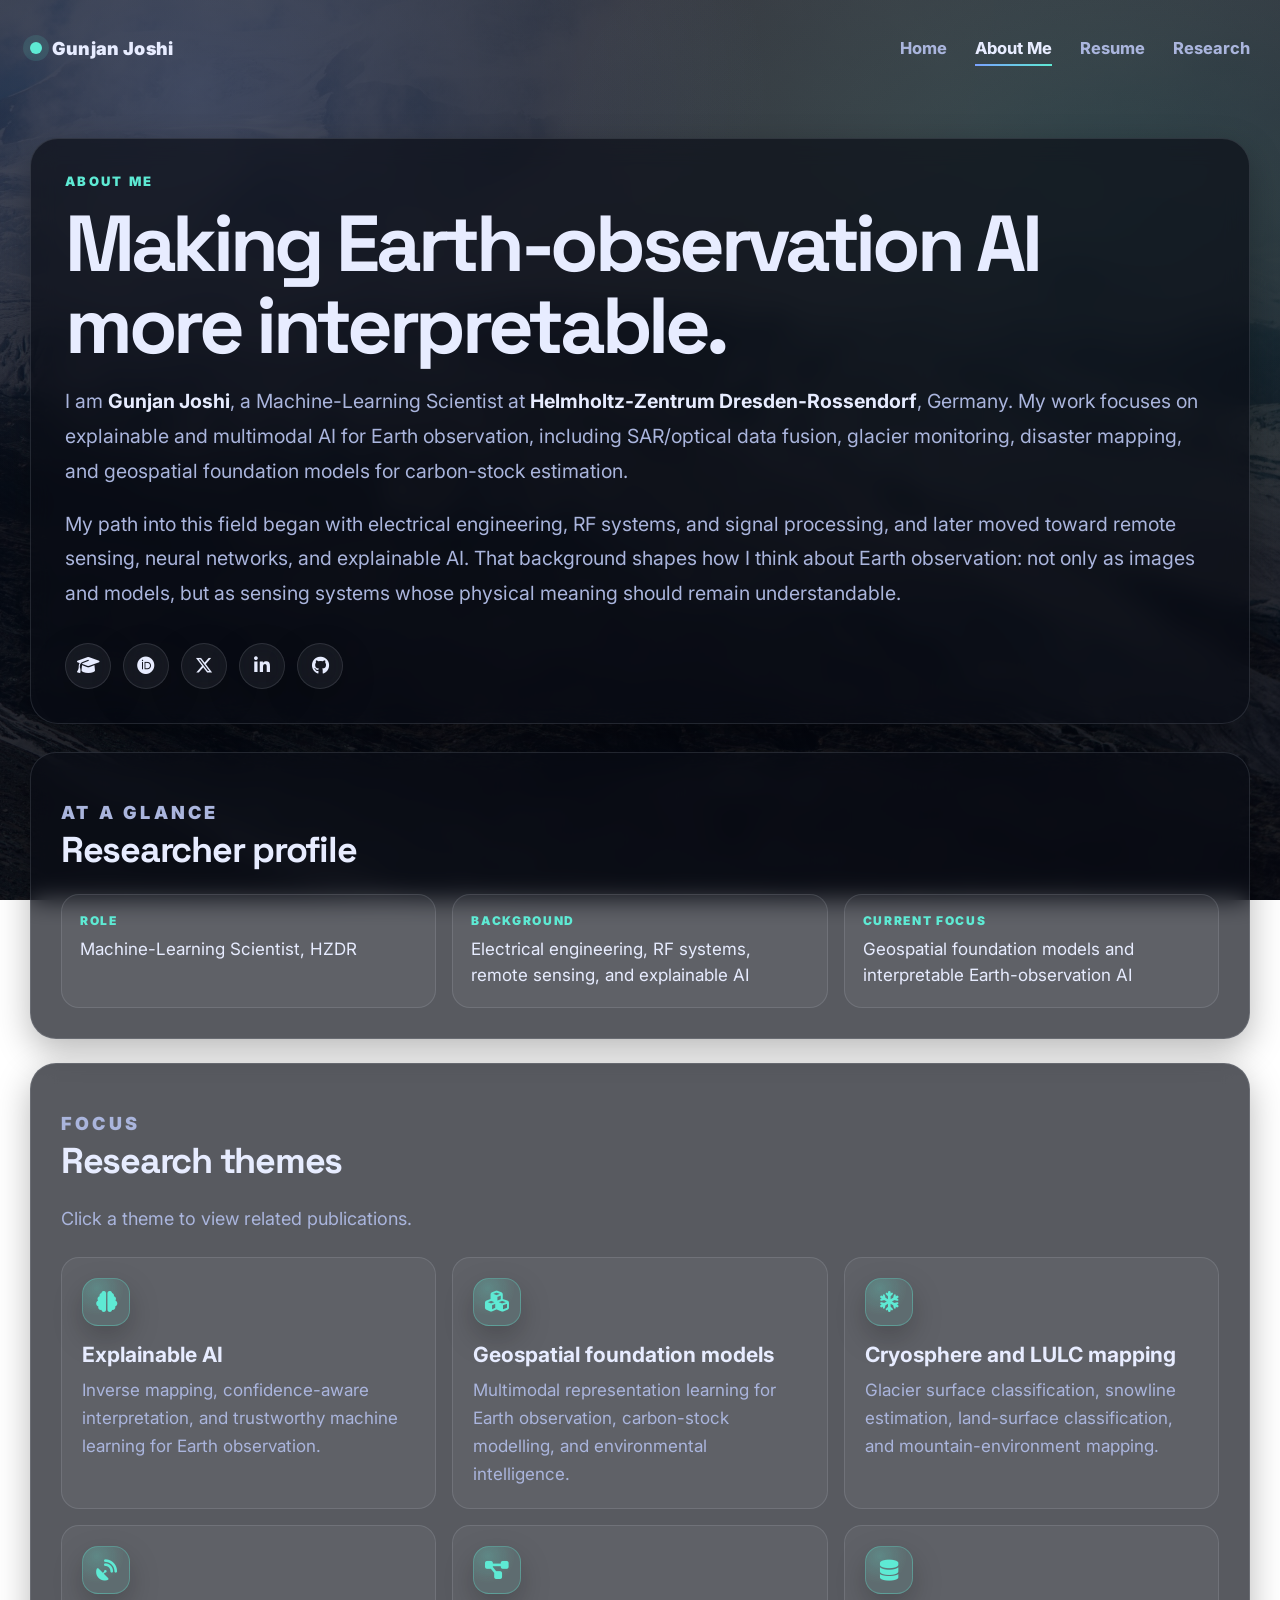
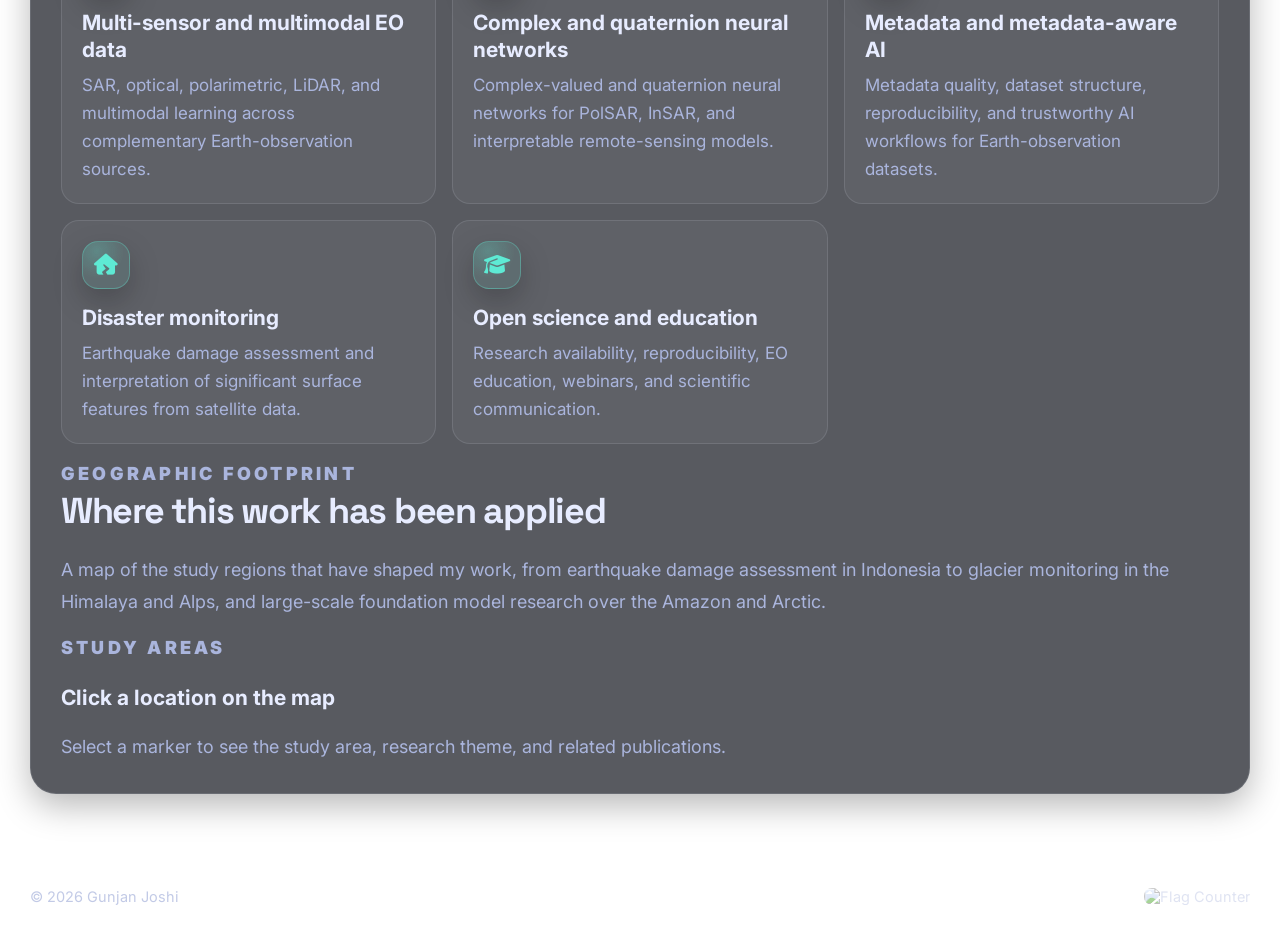
==== about.html @ 0a2e61b1 "Update about.html" ====
<!doctype html>
<html lang="en">
<head>
  <meta charset="utf-8"/>
  <meta name="viewport" content="width=device-width, initial-scale=1"/>
  <title>About Me · Gunjan Joshi</title>
  <meta name="description" content="About Gunjan Joshi — Machine-Learning Scientist working on explainable AI, remote sensing, SAR/optical fusion, and geospatial foundation models."/>

  <meta property="og:type" content="website">
  <meta property="og:url" content="https://joshigunjan.github.io/about.html">
  <meta property="og:title" content="About Me · Gunjan Joshi">
  <meta property="og:description" content="Machine-Learning Scientist working on explainable AI, remote sensing, SAR/optical fusion, and geospatial foundation models.">
  <meta property="og:image" content="https://joshigunjan.github.io/assets/img/og-card.png">

  <meta name="twitter:card" content="summary_large_image">
  <meta name="twitter:title" content="About Me · Gunjan Joshi">
  <meta name="twitter:description" content="Explainable AI for Earth observation.">
  <meta name="twitter:image" content="https://joshigunjan.github.io/assets/img/og-card.png">
  <meta name="twitter:site" content="@gunjanjoshi882">

  <link rel="preconnect" href="https://fonts.googleapis.com">
  <link rel="preconnect" href="https://fonts.gstatic.com" crossorigin>
  <link href="https://fonts.googleapis.com/css2?family=Inter:wght@400;500;600;700;800;900&family=Space+Grotesk:wght@600;700;800&display=swap" rel="stylesheet">

  <link
    rel="stylesheet"
    href="https://cdnjs.cloudflare.com/ajax/libs/font-awesome/6.5.2/css/all.min.css"
  />

  <link
    rel="stylesheet"
    href="https://unpkg.com/leaflet@1.9.4/dist/leaflet.css"
  />

  <link rel="stylesheet" href="assets/css/style.css">
</head>

<body>

  <header class="topbar">
    <a class="brand" href="index.html" aria-label="Gunjan Joshi home">
      <span class="brand-mark" aria-hidden="true"></span>
      <span>Gunjan Joshi</span>
    </a>

    <nav class="top-nav" aria-label="Primary">
      <a href="index.html">Home</a>
      <a class="active" href="about.html">About Me</a>
      <a href="resume.html">Resume</a>
      <a href="research.html">Research</a>
    </nav>
  </header>

  <main class="page">

    <section class="hero about-hero">
      <div>
        <p class="eyebrow">About Me</p>

        <h1>Making Earth-observation AI more interpretable.</h1>

        <p class="lead">
          I am <strong>Gunjan Joshi</strong>, a Machine-Learning Scientist at
          <strong>Helmholtz-Zentrum Dresden-Rossendorf</strong>, Germany. My work focuses on
          explainable and multimodal AI for Earth observation, including SAR/optical data fusion,
          glacier monitoring, disaster mapping, and geospatial foundation models for carbon-stock estimation.
        </p>

        <p class="lead">
          My path into this field began with electrical engineering, RF systems, and signal processing,
          and later moved toward remote sensing, neural networks, and explainable AI. That background shapes
          how I think about Earth observation: not only as images and models, but as sensing systems whose
          physical meaning should remain understandable.
        </p>

        <div class="icons" aria-label="External profiles">
          <a class="icon-link" href="https://scholar.google.com/citations?user=6i-Npr0AAAAJ&hl=en" target="_blank" rel="noopener" aria-label="Google Scholar" title="Google Scholar">
            <i class="fa-solid fa-graduation-cap" aria-hidden="true"></i>
            <span class="sr-only">Google Scholar</span>
          </a>

          <a class="icon-link" href="https://orcid.org/0000-0001-6092-1408" target="_blank" rel="noopener" aria-label="ORCID" title="ORCID">
            <i class="fa-brands fa-orcid" aria-hidden="true"></i>
            <span class="sr-only">ORCID</span>
          </a>

          <a class="icon-link" href="https://twitter.com/gunjanjoshi882" target="_blank" rel="noopener" aria-label="X / Twitter" title="X / Twitter">
            <i class="fa-brands fa-x-twitter" aria-hidden="true"></i>
            <span class="sr-only">X / Twitter</span>
          </a>

          <a class="icon-link" href="https://www.linkedin.com/in/gunjan-joshi-793603197/" target="_blank" rel="noopener" aria-label="LinkedIn" title="LinkedIn">
            <i class="fa-brands fa-linkedin-in" aria-hidden="true"></i>
            <span class="sr-only">LinkedIn</span>
          </a>

          <a class="icon-link" href="https://github.com/joshigunjan" target="_blank" rel="noopener" aria-label="GitHub" title="GitHub">
            <i class="fa-brands fa-github" aria-hidden="true"></i>
            <span class="sr-only">GitHub</span>
          </a>
        </div>
      </div>
    </section>

    <section class="section">
      <p class="eyebrow">At a glance</p>
      <h2>Researcher profile</h2>

      <div class="glance-grid">
        <div class="glance-card">
          <strong>Role</strong>
          <span>Machine-Learning Scientist, HZDR</span>
        </div>

        <div class="glance-card">
          <strong>Background</strong>
          <span>Electrical engineering, RF systems, remote sensing, and explainable AI</span>
        </div>

        <div class="glance-card">
          <strong>Current focus</strong>
          <span>Geospatial foundation models and interpretable Earth-observation AI</span>
        </div>
      </div>
    </section>

    <section class="section">
      <p class="eyebrow">Focus</p>
      <h2>Research themes</h2>

      <p class="section-intro">
        Click a theme to view related publications.
      </p>

      <div class="focus-grid">
        <a class="focus-card" href="research.html?theme=xai">
          <div class="theme-icon">
            <i class="fa-solid fa-brain" aria-hidden="true"></i>
          </div>
          <h3>Explainable AI</h3>
          <p>Inverse mapping, confidence-aware interpretation, and trustworthy machine learning for Earth observation.</p>
        </a>

        <a class="focus-card" href="research.html?theme=foundation">
          <div class="theme-icon">
            <i class="fa-solid fa-cubes" aria-hidden="true"></i>
          </div>
          <h3>Geospatial foundation models</h3>
          <p>Multimodal representation learning for Earth observation, carbon-stock modelling, and environmental intelligence.</p>
        </a>

        <a class="focus-card" href="research.html?theme=cryosphere">
          <div class="theme-icon">
            <i class="fa-solid fa-snowflake" aria-hidden="true"></i>
          </div>
          <h3>Cryosphere and LULC mapping</h3>
          <p>Glacier surface classification, snowline estimation, land-surface classification, and mountain-environment mapping.</p>
        </a>

        <a class="focus-card" href="research.html?theme=multimodal">
          <div class="theme-icon">
            <i class="fa-solid fa-satellite-dish" aria-hidden="true"></i>
          </div>
          <h3>Multi-sensor and multimodal EO data</h3>
          <p>SAR, optical, polarimetric, LiDAR, and multimodal learning across complementary Earth-observation sources.</p>
        </a>

        <a class="focus-card" href="research.html?theme=complex-nn">
          <div class="theme-icon">
            <i class="fa-solid fa-diagram-project" aria-hidden="true"></i>
          </div>
          <h3>Complex and quaternion neural networks</h3>
          <p>Complex-valued and quaternion neural networks for PolSAR, InSAR, and interpretable remote-sensing models.</p>
        </a>

        <a class="focus-card" href="research.html?theme=metadata">
          <div class="theme-icon">
            <i class="fa-solid fa-database" aria-hidden="true"></i>
          </div>
          <h3>Metadata and metadata-aware AI</h3>
          <p>Metadata quality, dataset structure, reproducibility, and trustworthy AI workflows for Earth-observation datasets.</p>
        </a>

        <a class="focus-card" href="research.html?theme=disaster">
          <div class="theme-icon">
            <i class="fa-solid fa-house-crack" aria-hidden="true"></i>
          </div>
          <h3>Disaster monitoring</h3>
          <p>Earthquake damage assessment and interpretation of significant surface features from satellite data.</p>
        </a>

        <a class="focus-card" href="research.html?theme=open-science">
          <div class="theme-icon">
            <i class="fa-solid fa-graduation-cap" aria-hidden="true"></i>
          </div>
          <h3>Open science and education</h3>
          <p>Research availability, reproducibility, EO education, webinars, and scientific communication.</p>
        </a>
      </div>

      <div class="theme-map-block" id="research-footprint">
        <div class="theme-map-head">
          <div>
            <p class="eyebrow">Geographic Footprint</p>
            <h2>Where this work has been applied</h2>
          </div>
        </div>

        <p class="footprint-lead">
          A map of the study regions that have shaped my work, from earthquake damage assessment
          in Indonesia to glacier monitoring in the Himalaya and Alps, and large-scale foundation
          model research over the Amazon and Arctic.
        </p>

        <div class="footprint-layout">
          <div class="map-wrap">
            <div id="researchMap" aria-label="Interactive map of research study areas"></div>
          </div>

          <aside class="footprint-panel" aria-label="Research footprint study areas">
            <p class="eyebrow">Study Areas</p>
            <h3 id="footprint-title">Click a location on the map</h3>
            <p id="footprint-description">
              Select a marker to see the study area, research theme, and related publications.
            </p>

            <div id="footprint-tags" class="footprint-tags"></div>
            <div id="footprint-links" class="footprint-links"></div>
            <div class="site-list" id="siteList" aria-label="Research site list"></div>
          </aside>
        </div>
      </div>
    </section>

  </main>

  <footer class="footer">
    <span>© 2026 Gunjan Joshi</span>

    <div class="visitor-counter" aria-label="Visitor counter">
      <a href="https://info.flagcounter.com/4ujz" target="_blank" rel="noopener">
        <img
          src="https://s05.flagcounter.com/count2/4ujz/bg_0B1020/txt_AAB5DD/border_0B1020/columns_4/maxflags_20/viewers_0/labels_0/pageviews_0/flags_0/percent_0/"
          alt="Flag Counter"
        >
      </a>
    </div>
  </footer>

  <script src="https://unpkg.com/leaflet@1.9.4/dist/leaflet.js"></script>

  <script>
    const researchSites = [
      {
        id: "palu",
        name: "Palu, Indonesia",
        coords: [-0.9003, 119.8779],
        theme: "Disaster monitoring",
        color: "#fb7185",
        description: "Earthquake damage assessment and significant-feature analysis using multi-sensor satellite data.",
        links: [
          {
            label: "JSTARS 2023 · Neural-network fusion and inverse mapping",
            url: "https://doi.org/10.1109/JSTARS.2023.3247788"
          },
          {
            label: "IGARSS 2022 · Multi-sensor fusion and significant factors",
            url: "https://doi.org/10.1109/IGARSS46834.2022.9884409"
          },
          {
            label: "APSAR 2021 · Earthquake damage assessment",
            url: "https://doi.org/10.1109/APSAR52370.2021.9688438"
          },
          {
            label: "IEICE Technical Report · Satellite data fusion for damage assessment",
            url: "https://www.ieice.org/publications/ken/summary.php?contribution_id=114485&society_cd=ISS&ken_id=IE&year=2021&presen_date=2021-08-27&schedule_id=7153&lang=en&expandable=3"
          }
        ]
      },
      {
        id: "imja",
        name: "Imja Glacier, Nepal",
        coords: [27.9006, 86.9295],
        theme: "Cryosphere / LULC",
        color: "#7dd3fc",
        description: "Glacier and land-surface classification work using inverse mapping and explainable neural-network analysis.",
        links: [
          {
            label: "JSTARS 2023 · Automated normalized indices for land-surface classification",
            url: "https://doi.org/10.1109/JSTARS.2023.3308049"
          },
          {
            label: "IGARSS 2023 · Normalized indices for glacier surface classification",
            url: "https://doi.org/10.1109/IGARSS52108.2023.10281784"
          }
        ]
      },
      {
        id: "aletsch",
        name: "Aletsch Glacier, Switzerland",
        coords: [46.4542, 8.0776],
        theme: "Cryosphere / multi-sensor EO",
        color: "#7dd3fc",
        description: "Alpine glacier monitoring using optical and SAR data fusion with explainable neural-network methods.",
        links: [
          {
            label: "EUSAR 2024 · Snow line altitude using optical and SAR data fusion",
            url: "https://ieeexplore.ieee.org/document/10659607"
          },
          {
            label: "JSTARS 2024 · Multisensor glacier surface classification",
            url: "https://doi.org/10.1109/JSTARS.2024.3454789"
          }
        ]
      },
      {
        id: "svalbard",
        name: "Svalbard",
        coords: [78.2232, 15.6267],
        theme: "Cryosphere mapping",
        color: "#38bdf8",
        description: "Large-scale glacier mapping and lake-terminating glacier inventory work.",
        links: [
          {
            label: "ESSD 2025 · Global mapping of lake-terminating glaciers",
            url: "https://doi.org/10.5194/essd-2025-315"
          },
          {
            label: "Dataset · Lake-terminating glaciers",
            url: "https://doi.org/10.5281/zenodo.15524734"
          }
        ]
      },
      {
        id: "jan-mayen",
        name: "Jan Mayen Island",
        coords: [71.0318, -8.2920],
        theme: "Cryosphere mapping",
        color: "#38bdf8",
        description: "Glacier mapping in high-latitude island environments as part of broader cryosphere inventory work.",
        links: [
          {
            label: "ESSD 2025 · Global mapping of lake-terminating glaciers",
            url: "https://doi.org/10.5194/essd-2025-315"
          },
          {
            label: "Dataset · Lake-terminating glaciers",
            url: "https://doi.org/10.5281/zenodo.15524734"
          }
        ]
      },
      {
        id: "central-himalaya",
        name: "Central Himalaya",
        coords: [30.3753, 79.4636],
        theme: "Cryosphere / mountain environments",
        color: "#67e8f9",
        description: "Mountain-environment and glacier monitoring work connected to explainable AI for Earth observation.",
        links: [
          {
            label: "JSTARS 2024 · Multisensor glacier surface classification",
            url: "https://doi.org/10.1109/JSTARS.2024.3454789"
          },
          {
            label: "IEEE HTC 2025 · Explainable AI for climate-change monitoring",
            url: "https://doi.org/10.1109/R10-HTC63995.2025.11394041"
          }
        ]
      },
      {
        id: "amazon",
        name: "Amazon Basin",
        coords: [-3.4653, -62.2159],
        theme: "Geospatial foundation models",
        color: "#86efac",
        description: "Large-scale multimodal foundation model research for above- and below-ground carbon-stock mapping.",
        links: [
          {
            label: "IGARSS 2025 · 3D-ABC foundation model",
            url: "https://doi.org/10.1109/IGARSS55030.2025.11242519"
          }
        ]
      },
      {
        id: "arctic",
        name: "Arctic / Permafrost regions",
        coords: [68.5, 95.0],
        theme: "Foundation models / carbon stocks",
        color: "#a7f3d0",
        description: "Multimodal geospatial foundation model research for permafrost soil carbon-stock estimation.",
        links: [
          {
            label: "ESA-NASA FM Workshop 2025 · 3D-ABC permafrost carbon",
            url: "https://www.3d-abc.ai/files/Hashemi_et_al_3D-ABC_Permafrost_Carbon_ESA_NASA_FM_Workshop.pdf"
          },
          {
            label: "IGARSS 2025 · 3D-ABC foundation model",
            url: "https://doi.org/10.1109/IGARSS55030.2025.11242519"
          }
        ]
      }
    ];

    function initResearchMap() {
      const mapElement = document.getElementById("researchMap");
      if (!mapElement || typeof L === "undefined") return;

      const map = L.map("researchMap", {
        scrollWheelZoom: false,
        worldCopyJump: true
      });

      L.tileLayer("https://{s}.basemaps.cartocdn.com/dark_all/{z}/{x}/{y}{r}.png", {
        attribution: '&copy; OpenStreetMap contributors &copy; CARTO',
        maxZoom: 18
      }).addTo(map);

      const title = document.getElementById("footprint-title");
      const description = document.getElementById("footprint-description");
      const tags = document.getElementById("footprint-tags");
      const links = document.getElementById("footprint-links");
      const siteList = document.getElementById("siteList");

      const bounds = [];

      function renderSite(site) {
        title.textContent = site.name;
        description.textContent = site.description;

        tags.innerHTML = `
          <span class="footprint-tag" style="border-color:${site.color}; color:${site.color};">
            ${site.theme}
          </span>
        `;

        links.innerHTML = site.links.map((link) => `
          <a href="${link.url}" target="_blank" rel="noopener">
            <i class="fa-solid fa-arrow-up-right-from-square" aria-hidden="true"></i>
            ${link.label}
          </a>
        `).join("");
      }

      researchSites.forEach((site) => {
        bounds.push(site.coords);

        const marker = L.circleMarker(site.coords, {
          radius: 9,
          color: site.color,
          weight: 2,
          fillColor: site.color,
          fillOpacity: 0.72
        }).addTo(map);

        marker.bindPopup(`
          <div class="map-popup">
            <strong>${site.name}</strong>
            <span>${site.theme}</span>
            <p>${site.description}</p>
          </div>
        `);

        marker.on("click", () => {
          renderSite(site);
          map.flyTo(site.coords, Math.max(map.getZoom(), 4), {
            duration: 0.7
          });
        });

        const button = document.createElement("button");
        button.type = "button";
        button.className = "site-button";
        button.innerHTML = `
          <span class="site-dot" style="background:${site.color};"></span>
          <span>${site.name}</span>
        `;

        button.addEventListener("click", () => {
          renderSite(site);
          map.flyTo(site.coords, 4, {
            duration: 0.7
          });
          marker.openPopup();
        });

        siteList.appendChild(button);
      });

      map.fitBounds(bounds, {
        padding: [34, 34]
      });

      renderSite(researchSites[0]);
    }

    document.addEventListener("DOMContentLoaded", initResearchMap);
  </script>

</body>
</html>
---- assets/css/style.css ----
:root{
  --bg:#0b1020;
  --text:#e7ecff;
  --muted:#aab5dd;
  --accent:#7aa2ff;
  --accent2:#5eead4;
  --panel:rgba(10,12,22,.68);
  --panel-home:rgba(10,12,22,.58);
  --panel-soft:rgba(255,255,255,.045);
  --border:rgba(231,236,255,.12);
  --shadow:0 24px 80px rgba(0,0,0,.48);
  --shadow-soft:0 12px 34px rgba(0,0,0,.28);
}

*{
  box-sizing:border-box;
}

html{
  scroll-behavior:smooth;
}

body{
  margin:0;
  min-height:100vh;
  font-family:"Inter", ui-sans-serif, system-ui, -apple-system, Segoe UI, Roboto, Helvetica, Arial;
  color:var(--text);
  background:
    radial-gradient(1000px 700px at 15% 10%, rgba(122,162,255,.18), transparent 58%),
    radial-gradient(950px 680px at 85% 22%, rgba(94,234,212,.13), transparent 58%),
    linear-gradient(rgba(5,7,15,.78), rgba(5,7,15,.88)),
    url("../img/aerial-shot-swiss-alps.jpg");
  background-size:cover;
  background-position:center;
  background-attachment:fixed;
  overflow-x:hidden;
  font-size:18px;
}

a{
  color:inherit;
  text-decoration:none;
}

/* ---------- Top navigation ---------- */

.topbar{
  width:min(1220px, calc(100% - 56px));
  margin:0 auto;
  padding:30px 0;
  display:flex;
  align-items:center;
  justify-content:space-between;
  gap:24px;
  position:relative;
  z-index:3;
}

.brand{
  display:flex;
  align-items:center;
  gap:10px;
  color:var(--text);
  font-weight:900;
  letter-spacing:.01em;
  font-size:18px;
}

.brand-mark{
  width:12px;
  height:12px;
  border-radius:999px;
  background:var(--accent2);
  box-shadow:0 0 0 7px rgba(94,234,212,.12);
}

.top-nav{
  display:flex;
  align-items:center;
  gap:28px;
  color:var(--muted);
  font-size:16.5px;
  font-weight:750;
}

.top-nav a{
  position:relative;
  padding:8px 0;
}

.top-nav a::after{
  content:"";
  position:absolute;
  left:0;
  right:0;
  bottom:0;
  height:2px;
  background:linear-gradient(90deg, var(--accent), var(--accent2));
  transform:scaleX(0);
  transform-origin:left;
  transition:transform .18s ease;
}

.top-nav a:hover,
.top-nav a.active{
  color:var(--text);
}

.top-nav a:hover::after,
.top-nav a.active::after{
  transform:scaleX(1);
}

/* ---------- Shared text ---------- */

.eyebrow{
  margin:0 0 14px 0;
  color:var(--accent2);
  font-size:13px;
  letter-spacing:.18em;
  text-transform:uppercase;
  font-weight:950;
}

h1{
  margin:0;
  color:var(--text);
  font-family:"Space Grotesk", ui-sans-serif, system-ui, sans-serif;
  letter-spacing:-.055em;
  font-weight:800;
}

.lead{
  margin:18px 0 0 0;
  max-width:900px;
  color:var(--muted);
  font-size:19.5px;
  line-height:1.78;
}

.lead strong,
.section p strong{
  color:var(--text);
}

/* ---------- Home page ---------- */

.page{
  min-height:100vh;
}

main.hero{
  flex:1;
  width:min(1220px, calc(100% - 56px));
  margin:0 auto;
  display:grid;
  grid-template-columns:minmax(0, 1.08fr) minmax(300px, .84fr);
  align-items:center;
  gap:72px;
  padding:44px 0 64px;
  position:relative;
  z-index:2;
}

.hero-copy{
  max-width:760px;
}

main.hero h1{
  max-width:850px;
  font-size:clamp(68px, 8.2vw, 118px);
  line-height:.96;
}

.role{
  margin:26px 0 0 0;
  color:var(--text);
  font-size:clamp(31px, 3.5vw, 46px);
  line-height:1.16;
  font-weight:850;
  letter-spacing:-.04em;
}

.role span{
  color:var(--accent2);
}

.intro{
  margin:20px 0 0 0;
  max-width:720px;
  color:var(--muted);
  font-size:20px;
  line-height:1.78;
}

.hero-links,
.icons{
  display:flex;
  align-items:center;
  flex-wrap:wrap;
  gap:12px;
  margin-top:32px;
}

.icon-link{
  width:46px;
  height:46px;
  border-radius:999px;
  display:inline-flex;
  align-items:center;
  justify-content:center;
  border:1px solid var(--border);
  background:rgba(255,255,255,.055);
  color:var(--text);
  font-size:18px;
  box-shadow:0 12px 34px rgba(0,0,0,.24);
  backdrop-filter:blur(10px);
  transition:transform .18s ease, color .18s ease, background .18s ease, border-color .18s ease;
}

.icon-link:hover{
  transform:translateY(-3px);
  color:var(--accent2);
  border-color:rgba(94,234,212,.45);
  background:rgba(94,234,212,.10);
}

.photo-panel{
  justify-self:end;
  width:min(360px, 100%);
  padding:13px;
  border:1px solid var(--border);
  border-radius:30px;
  background:var(--panel-home);
  box-shadow:var(--shadow);
  backdrop-filter:blur(12px);
}

.photo-panel img{
  width:100%;
  display:block;
  border-radius:22px;
  border:1px solid var(--border);
  background:rgba(255,255,255,.04);
}

/* ---------- Content pages ---------- */

main.page{
  width:min(1220px, calc(100% - 56px));
  margin:0 auto;
  padding:42px 0 74px;
  position:relative;
  z-index:2;
  min-height:auto;
}

main.page > section.hero{
  margin-bottom:28px;
  padding:34px;
  border:1px solid var(--border);
  border-radius:28px;
  background:var(--panel);
  box-shadow:var(--shadow-soft);
  backdrop-filter:blur(12px);
  display:flex;
  justify-content:space-between;
  align-items:flex-end;
  gap:32px;
}

main.page > section.hero h1{
  font-size:clamp(52px, 6.2vw, 84px);
  line-height:1.03;
  max-width:880px;
}

.profile-mini{
  flex:0 0 260px;
  padding:12px;
  border:1px solid var(--border);
  border-radius:28px;
  background:var(--panel-home);
  box-shadow:var(--shadow);
  backdrop-filter:blur(12px);
}

.profile-mini img{
  width:100%;
  display:block;
  border-radius:20px;
  border:1px solid var(--border);
  background:rgba(255,255,255,.04);
}

.btn{
  display:inline-flex;
  align-items:center;
  justify-content:center;
  gap:8px;
  padding:12px 16px;
  border-radius:14px;
  border:1px solid rgba(94,234,212,.45);
  background:rgba(94,234,212,.10);
  color:var(--text);
  font-size:14px;
  font-weight:850;
  white-space:nowrap;
  transition:transform .18s ease, background .18s ease, border-color .18s ease;
}

.btn:hover{
  transform:translateY(-2px);
  background:rgba(94,234,212,.16);
  border-color:rgba(94,234,212,.62);
}

/* ---------- Sections ---------- */

.section{
  margin-top:24px;
  padding:30px;
  border:1px solid var(--border);
  border-radius:26px;
  background:var(--panel);
  box-shadow:var(--shadow-soft);
  backdrop-filter:blur(12px);
}

.section h2{
  margin:0 0 20px 0;
  color:var(--text);
  font-family:"Space Grotesk", ui-sans-serif, system-ui, sans-serif;
  font-size:36px;
  line-height:1.2;
  letter-spacing:-.035em;
  font-weight:800;
}

.section p{
  margin:14px 0 0 0;
  color:var(--muted);
  font-size:18px;
  line-height:1.78;
}

.section-intro{
  margin:10px 0 0 0;
  max-width:760px;
  color:var(--muted);
  font-size:18px;
  line-height:1.7;
}

/* ---------- About cards ---------- */

.glance-grid{
  display:grid;
  grid-template-columns:repeat(3, minmax(0,1fr));
  gap:16px;
  margin-top:22px;
}

.glance-card{
  padding:18px;
  border:1px solid var(--border);
  border-radius:18px;
  background:var(--panel-soft);
}

.glance-card strong{
  display:block;
  margin-bottom:8px;
  color:var(--accent2);
  font-size:12px;
  letter-spacing:.14em;
  text-transform:uppercase;
  font-weight:950;
}

.glance-card span{
  display:block;
  color:var(--text);
  font-size:17px;
  line-height:1.55;
}

.focus-grid{
  display:grid;
  grid-template-columns:repeat(auto-fit, minmax(300px, 1fr));
  gap:16px;
  margin-top:22px;
}

.focus-card{
  display:block;
  padding:20px;
  border:1px solid var(--border);
  border-radius:18px;
  background:var(--panel-soft);
  transition:transform .16s ease, border-color .16s ease, background .16s ease;
}

.focus-card:hover{
  transform:translateY(-2px);
  border-color:rgba(94,234,212,.38);
  background:rgba(94,234,212,.06);
}

.focus-card h3{
  margin:0;
  color:var(--text);
  font-size:21px;
  line-height:1.25;
}

.focus-card p{
  margin:8px 0 0 0;
  color:var(--muted);
  font-size:17px;
  line-height:1.65;
}

.focus-card .hint{
  display:none;
}

/* ---------- Resume timeline ---------- */

.timeline{
  position:relative;
  padding-left:22px;
}

.timeline::before{
  content:"";
  position:absolute;
  left:6px;
  top:8px;
  bottom:8px;
  width:2px;
  background:linear-gradient(180deg, rgba(122,162,255,.44), rgba(94,234,212,.54));
  border-radius:99px;
}

.item{
  position:relative;
  padding-left:24px;
  margin:0 0 30px 0;
}

.item:last-child{
  margin-bottom:0;
}

.dot{
  position:absolute;
  left:-23px;
  top:6px;
  width:14px;
  height:14px;
  border-radius:999px;
  background:var(--accent2);
  box-shadow:0 0 0 6px rgba(94,234,212,.11);
}

.item .role{
  margin:0;
  color:var(--accent2);
  font-size:15.5px;
  letter-spacing:.08em;
  text-transform:uppercase;
  font-weight:950;
  line-height:1.35;
}

.date{
  display:inline-block;
  margin-top:10px;
  padding:6px 10px;
  border-radius:999px;
  border:1px solid rgba(122,162,255,.30);
  background:rgba(122,162,255,.08);
  color:var(--text);
  font-size:14.5px;
  font-weight:800;
}

.desc{
  margin:12px 0 0 0;
  color:var(--muted);
  font-size:17px;
  line-height:1.7;
}

.desc strong,
.label{
  color:var(--text);
  font-weight:850;
}

.bullets{
  margin:12px 0 0 18px;
  color:var(--muted);
  padding:0;
}

.bullets li{
  margin:6px 0;
  line-height:1.65;
  font-size:17px;
}

/* ---------- Resume pills and tabs ---------- */

.tabbar{
  display:flex;
  flex-wrap:wrap;
  gap:10px;
  margin:-4px 0 18px 0;
}

.tab{
  cursor:pointer;
  user-select:none;
  padding:8px 12px;
  border-radius:999px;
  border:1px solid var(--border);
  background:rgba(255,255,255,.045);
  color:var(--muted);
  font-size:13px;
  font-weight:850;
}

.tab.active{
  color:var(--text);
  border-color:rgba(94,234,212,.45);
  background:rgba(94,234,212,.10);
}

.pillgrid{
  display:grid;
  grid-template-columns:repeat(2, minmax(0,1fr));
  gap:16px;
}

.pill{
  padding:18px;
  border:1px solid var(--border);
  border-radius:18px;
  background:var(--panel-soft);
  transition:transform .16s ease, border-color .16s ease, background .16s ease;
}

.pill:hover{
  transform:translateY(-2px);
  border-color:rgba(94,234,212,.38);
  background:rgba(94,234,212,.06);
}

.pill-title{
  margin:0;
  color:var(--text);
  font-size:18px;
  font-weight:900;
  line-height:1.4;
}

.pill-meta{
  margin:8px 0 0 0;
  color:var(--muted);
  font-size:16.5px;
  line-height:1.6;
}

/* ---------- Footer ---------- */

.footer{
  width:min(1220px, calc(100% - 56px));
  margin:0 auto;
  padding:20px 0 32px;
  color:rgba(170,181,221,.72);
  font-size:14.5px;
  display:flex;
  justify-content:space-between;
  align-items:center;
  gap:20px;
  position:relative;
  z-index:2;
}

.visitor-counter{
  max-width:220px;
  opacity:.52;
  transition:opacity .18s ease;
}

.visitor-counter:hover{
  opacity:.9;
}

.visitor-counter img{
  display:block;
  max-width:100%;
  height:auto;
  border:0;
  border-radius:8px;
}

/* ---------- Accessibility ---------- */

.sr-only{
  position:absolute;
  width:1px;
  height:1px;
  padding:0;
  margin:-1px;
  overflow:hidden;
  clip:rect(0,0,0,0);
  white-space:nowrap;
  border:0;
}

/* ---------- Responsive ---------- */

@media (max-width:900px){
  body{
    background-attachment:scroll;
  }

  .topbar{
    align-items:flex-start;
    flex-direction:column;
  }

  .top-nav{
    flex-wrap:wrap;
    gap:18px;
  }

  main.hero{
    grid-template-columns:1fr;
    gap:42px;
    padding:36px 0 54px;
  }

  .photo-panel{
    justify-self:start;
    max-width:330px;
  }

  main.page > section.hero{
    align-items:flex-start;
    flex-direction:column;
  }

  .profile-mini{
    flex:0 0 auto;
    max-width:260px;
  }

  .glance-grid,
  .pillgrid{
    grid-template-columns:1fr;
  }

  .footer{
    flex-direction:column;
    align-items:flex-start;
  }
}

@media (max-width:560px){
  .topbar,
  main.hero,
  main.page,
  .footer{
    width:min(100% - 32px, 1220px);
  }

  main.page{
    padding-top:30px;
  }

  main.hero h1{
    font-size:58px;
  }

  main.page > section.hero h1{
    font-size:48px;
  }

  .role{
    font-size:30px;
  }

  .intro,
  .lead{
    font-size:18.5px;
    line-height:1.72;
  }

  .section h2{
    font-size:32px;
  }

  .section p,
  .desc,
  .bullets li,
  .focus-card p,
  .glance-card span{
    font-size:16.8px;
  }

  .section,
  main.page > section.hero{
    padding:22px;
  }

  .top-nav{
    font-size:15.5px;
  }
}
/* ---------- About page without profile photo ---------- */

main.page > section.hero.about-hero{
  align-items:flex-start;
}

main.page > section.hero.about-hero > div{
  width:100%;
  max-width:none;
}

main.page > section.hero.about-hero h1{
  max-width:none;
  width:100%;
}

main.page > section.hero.about-hero .lead{
  max-width:1180px;
}



/* ---------- Research theme card icons ---------- */

.theme-icon{
  width:48px;
  height:48px;
  margin-bottom:16px;
  display:flex;
  align-items:center;
  justify-content:center;
  border-radius:16px;
  border:1px solid rgba(94,234,212,.32);
  background:
    radial-gradient(circle at 30% 20%, rgba(94,234,212,.22), transparent 55%),
    rgba(94,234,212,.08);
  color:var(--accent2);
  font-size:21px;
  box-shadow:0 12px 30px rgba(0,0,0,.22);
  transition:transform .16s ease, border-color .16s ease, background .16s ease;
}

.focus-card:hover .theme-icon{
  transform:translateY(-2px);
  border-color:rgba(94,234,212,.55);
  background:
    radial-gradient(circle at 30% 20%, rgba(94,234,212,.30), transparent 55%),
    rgba(94,234,212,.12);
}

.focus-card h3{
  margin-top:0;
}
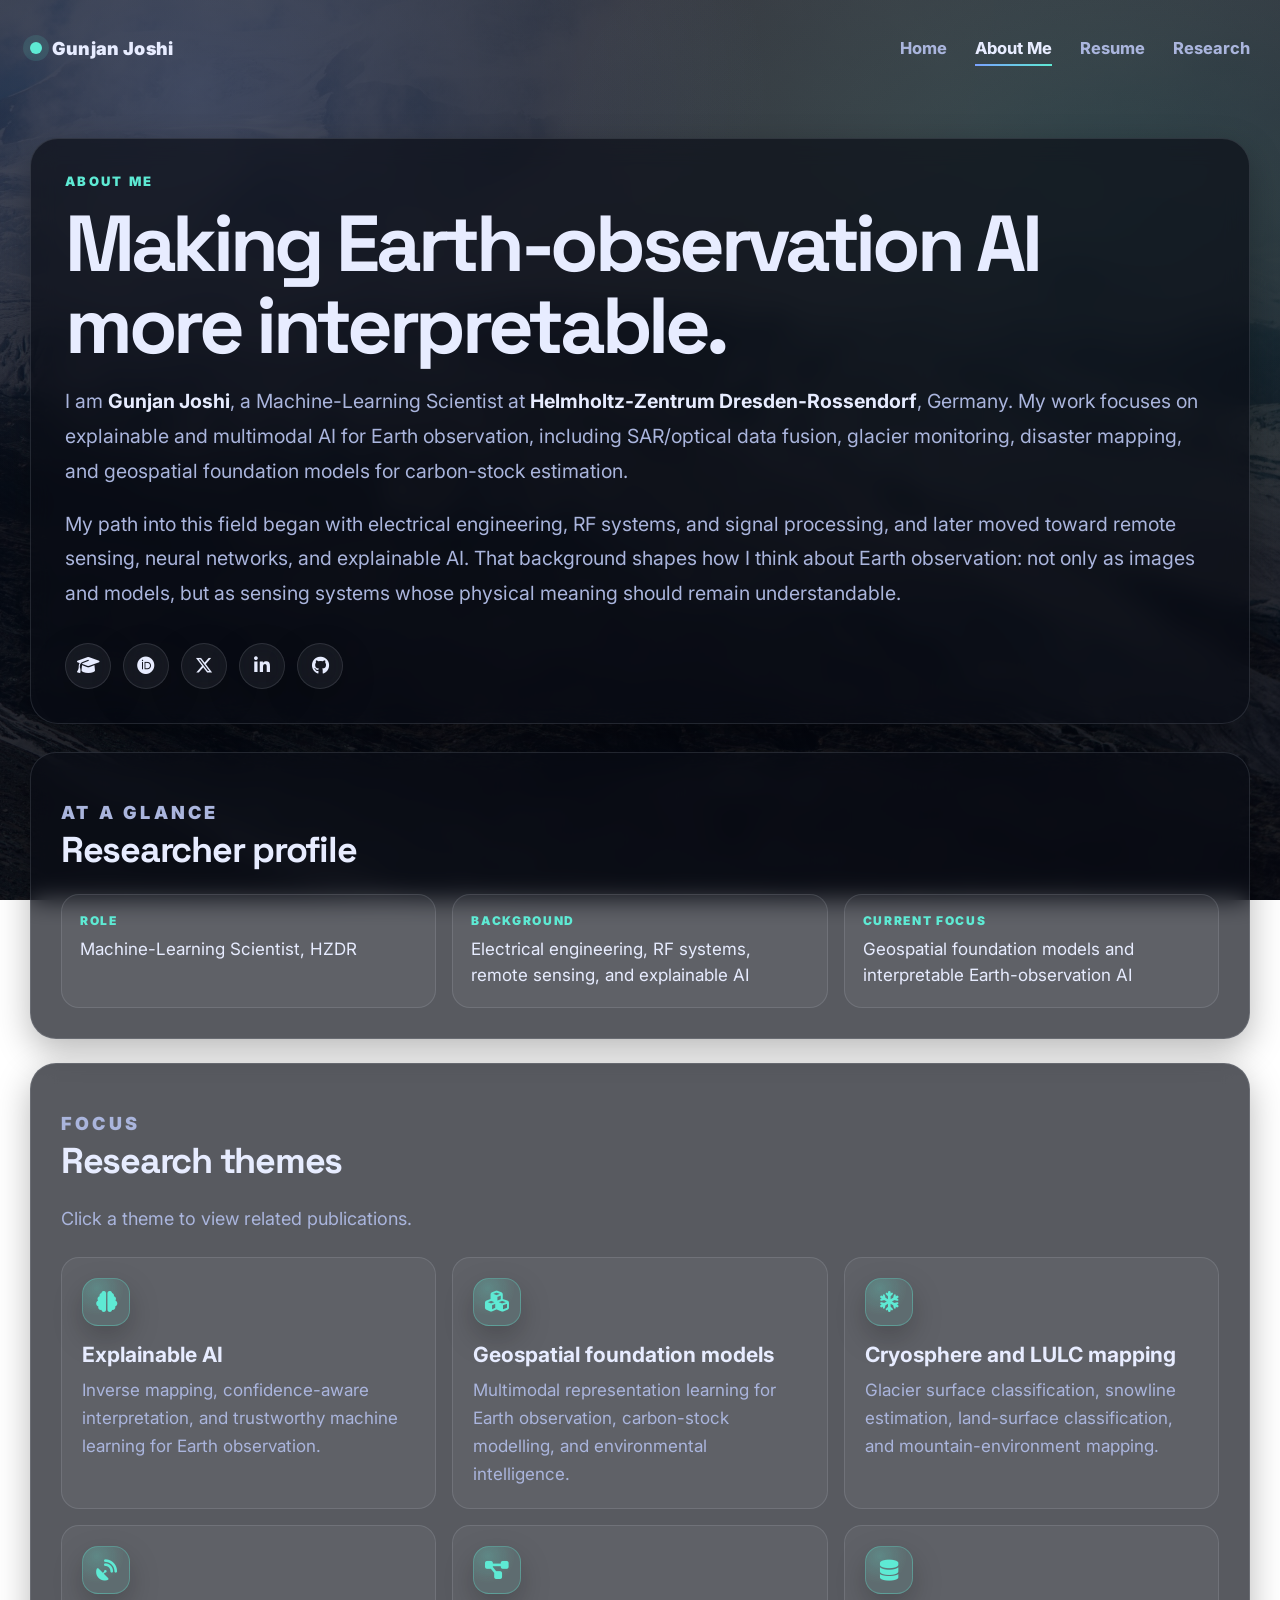
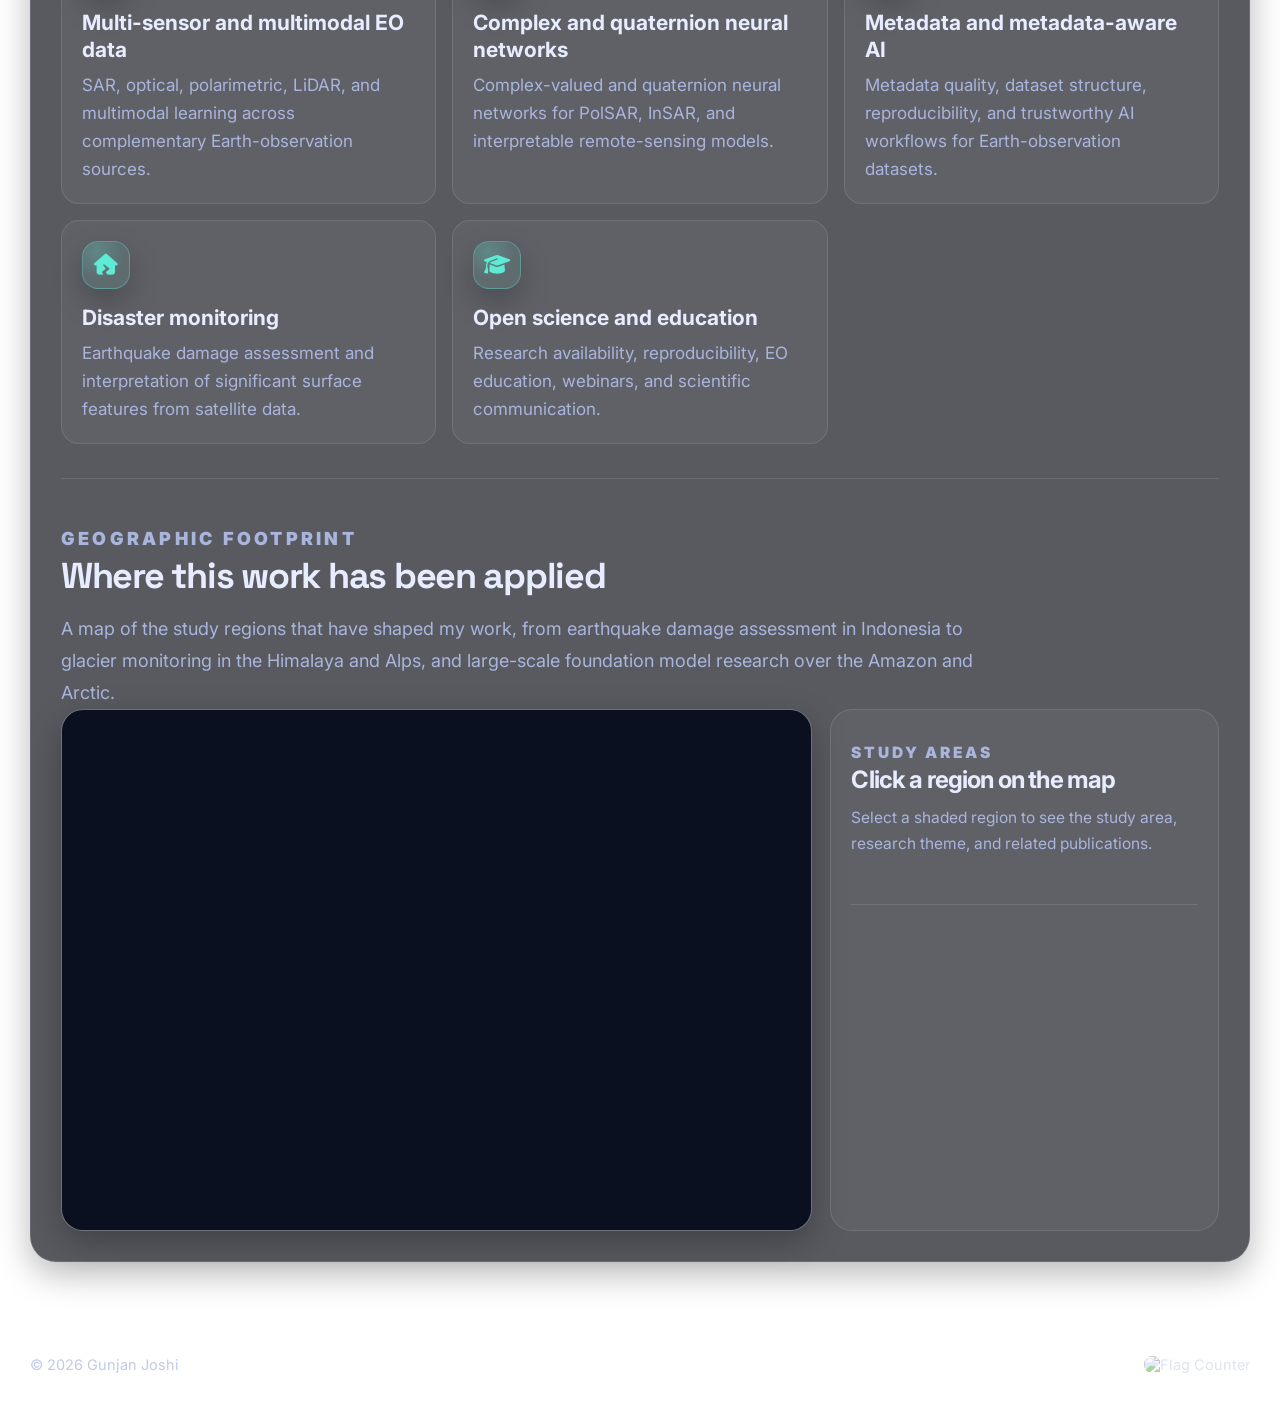
==== commit 0822aa7a: "Update about.html" ====
--- a/about.html
+++ b/about.html
@@ -219,9 +219,9 @@
 
           <aside class="footprint-panel" aria-label="Research footprint study areas">
             <p class="eyebrow">Study Areas</p>
-            <h3 id="footprint-title">Click a location on the map</h3>
+            <h3 id="footprint-title">Click a region on the map</h3>
             <p id="footprint-description">
-              Select a marker to see the study area, research theme, and related publications.
+              Select a shaded region to see the study area, research theme, and related publications.
             </p>
 
             <div id="footprint-tags" class="footprint-tags"></div>
@@ -255,6 +255,7 @@
         id: "palu",
         name: "Palu, Indonesia",
         coords: [-0.9003, 119.8779],
+        radiusMeters: 170000,
         theme: "Disaster monitoring",
         color: "#fb7185",
         description: "Earthquake damage assessment and significant-feature analysis using multi-sensor satellite data.",
@@ -281,6 +282,7 @@
         id: "imja",
         name: "Imja Glacier, Nepal",
         coords: [27.9006, 86.9295],
+        radiusMeters: 90000,
         theme: "Cryosphere / LULC",
         color: "#7dd3fc",
         description: "Glacier and land-surface classification work using inverse mapping and explainable neural-network analysis.",
@@ -299,17 +301,33 @@
         id: "aletsch",
         name: "Aletsch Glacier, Switzerland",
         coords: [46.4542, 8.0776],
+        radiusMeters: 85000,
         theme: "Cryosphere / multi-sensor EO",
         color: "#7dd3fc",
         description: "Alpine glacier monitoring using optical and SAR data fusion with explainable neural-network methods.",
         links: [
           {
+            label: "JSTARS 2024 · Multisensor glacier surface classification",
+            url: "https://doi.org/10.1109/JSTARS.2024.3454789"
+          },
+          {
             label: "EUSAR 2024 · Snow line altitude using optical and SAR data fusion",
             url: "https://ieeexplore.ieee.org/document/10659607"
-          },
-          {
-            label: "JSTARS 2024 · Multisensor glacier surface classification",
-            url: "https://doi.org/10.1109/JSTARS.2024.3454789"
+          }
+        ]
+      },
+      {
+        id: "tomakomai",
+        name: "Tomakomai, Hokkaido, Japan",
+        coords: [42.6341, 141.6055],
+        radiusMeters: 170000,
+        theme: "Complex-valued neural networks / PolSAR",
+        color: "#c084fc",
+        description: "Complex-valued neural-network inverse mapping for explainability in PolSAR/InSAR applications.",
+        links: [
+          {
+            label: "IGARSS 2024 · Complex-valued neural network inverse mapping",
+            url: "https://doi.org/10.1109/IGARSS53475.2024.10640643"
           }
         ]
       },
@@ -317,6 +335,7 @@
         id: "svalbard",
         name: "Svalbard",
         coords: [78.2232, 15.6267],
+        radiusMeters: 360000,
         theme: "Cryosphere mapping",
         color: "#38bdf8",
         description: "Large-scale glacier mapping and lake-terminating glacier inventory work.",
@@ -335,9 +354,10 @@
         id: "jan-mayen",
         name: "Jan Mayen Island",
         coords: [71.0318, -8.2920],
+        radiusMeters: 130000,
         theme: "Cryosphere mapping",
         color: "#38bdf8",
-        description: "Glacier mapping in high-latitude island environments as part of broader cryosphere inventory work.",
+        description: "Glacier mapping in high-latitude island environments as part of the global lake-terminating glacier inventory.",
         links: [
           {
             label: "ESSD 2025 · Global mapping of lake-terminating glaciers",
@@ -353,17 +373,18 @@
         id: "central-himalaya",
         name: "Central Himalaya",
         coords: [30.3753, 79.4636],
-        theme: "Cryosphere / mountain environments",
+        radiusMeters: 390000,
+        theme: "Cryosphere mapping",
         color: "#67e8f9",
-        description: "Mountain-environment and glacier monitoring work connected to explainable AI for Earth observation.",
-        links: [
-          {
-            label: "JSTARS 2024 · Multisensor glacier surface classification",
-            url: "https://doi.org/10.1109/JSTARS.2024.3454789"
-          },
-          {
-            label: "IEEE HTC 2025 · Explainable AI for climate-change monitoring",
-            url: "https://doi.org/10.1109/R10-HTC63995.2025.11394041"
+        description: "High-mountain glacier mapping connected to the global lake-terminating glacier inventory.",
+        links: [
+          {
+            label: "ESSD 2025 · Global mapping of lake-terminating glaciers",
+            url: "https://doi.org/10.5194/essd-2025-315"
+          },
+          {
+            label: "Dataset · Lake-terminating glaciers",
+            url: "https://doi.org/10.5281/zenodo.15524734"
           }
         ]
       },
@@ -371,6 +392,7 @@
         id: "amazon",
         name: "Amazon Basin",
         coords: [-3.4653, -62.2159],
+        radiusMeters: 1200000,
         theme: "Geospatial foundation models",
         color: "#86efac",
         description: "Large-scale multimodal foundation model research for above- and below-ground carbon-stock mapping.",
@@ -378,6 +400,10 @@
           {
             label: "IGARSS 2025 · 3D-ABC foundation model",
             url: "https://doi.org/10.1109/IGARSS55030.2025.11242519"
+          },
+          {
+            label: "ESA-NASA FM Workshop 2025 · 3D-ABC permafrost carbon",
+            url: "https://www.3d-abc.ai/files/Hashemi_et_al_3D-ABC_Permafrost_Carbon_ESA_NASA_FM_Workshop.pdf"
           }
         ]
       },
@@ -385,17 +411,18 @@
         id: "arctic",
         name: "Arctic / Permafrost regions",
         coords: [68.5, 95.0],
-        theme: "Foundation models / carbon stocks",
+        radiusMeters: 2200000,
+        theme: "Geospatial foundation models / carbon stocks",
         color: "#a7f3d0",
         description: "Multimodal geospatial foundation model research for permafrost soil carbon-stock estimation.",
         links: [
           {
+            label: "IGARSS 2025 · 3D-ABC foundation model",
+            url: "https://doi.org/10.1109/IGARSS55030.2025.11242519"
+          },
+          {
             label: "ESA-NASA FM Workshop 2025 · 3D-ABC permafrost carbon",
             url: "https://www.3d-abc.ai/files/Hashemi_et_al_3D-ABC_Permafrost_Carbon_ESA_NASA_FM_Workshop.pdf"
-          },
-          {
-            label: "IGARSS 2025 · 3D-ABC foundation model",
-            url: "https://doi.org/10.1109/IGARSS55030.2025.11242519"
           }
         ]
       }
@@ -442,17 +469,19 @@
       }
 
       researchSites.forEach((site) => {
-        bounds.push(site.coords);
-
-        const marker = L.circleMarker(site.coords, {
-          radius: 9,
+        const region = L.circle(site.coords, {
+          radius: site.radiusMeters,
           color: site.color,
           weight: 2,
+          opacity: 0.92,
           fillColor: site.color,
-          fillOpacity: 0.72
+          fillOpacity: 0.18,
+          interactive: true
         }).addTo(map);
 
-        marker.bindPopup(`
+        bounds.push(region.getBounds());
+
+        region.bindPopup(`
           <div class="map-popup">
             <strong>${site.name}</strong>
             <span>${site.theme}</span>
@@ -460,10 +489,24 @@
           </div>
         `);
 
-        marker.on("click", () => {
+        region.on("click", () => {
           renderSite(site);
           map.flyTo(site.coords, Math.max(map.getZoom(), 4), {
             duration: 0.7
+          });
+        });
+
+        region.on("mouseover", () => {
+          region.setStyle({
+            fillOpacity: 0.28,
+            weight: 3
+          });
+        });
+
+        region.on("mouseout", () => {
+          region.setStyle({
+            fillOpacity: 0.18,
+            weight: 2
           });
         });
 
@@ -480,13 +523,14 @@
           map.flyTo(site.coords, 4, {
             duration: 0.7
           });
-          marker.openPopup();
+          region.openPopup();
         });
 
         siteList.appendChild(button);
       });
 
-      map.fitBounds(bounds, {
+      const group = L.featureGroup(bounds.map((bound) => L.rectangle(bound, { opacity: 0, fillOpacity: 0 })));
+      map.fitBounds(group.getBounds(), {
         padding: [34, 34]
       });
 
--- a/assets/css/style.css
+++ b/assets/css/style.css
@@ -275,6 +275,24 @@
   max-width:880px;
 }
 
+main.page > section.hero.about-hero{
+  align-items:flex-start;
+}
+
+main.page > section.hero.about-hero > div{
+  width:100%;
+  max-width:none;
+}
+
+main.page > section.hero.about-hero h1{
+  max-width:none;
+  width:100%;
+}
+
+main.page > section.hero.about-hero .lead{
+  max-width:1180px;
+}
+
 .profile-mini{
   flex:0 0 260px;
   padding:12px;
@@ -325,6 +343,7 @@
   background:var(--panel);
   box-shadow:var(--shadow-soft);
   backdrop-filter:blur(12px);
+  scroll-margin-top:92px;
 }
 
 .section h2{
@@ -423,6 +442,254 @@
 
 .focus-card .hint{
   display:none;
+}
+
+.theme-icon{
+  width:48px;
+  height:48px;
+  margin-bottom:16px;
+  display:flex;
+  align-items:center;
+  justify-content:center;
+  border-radius:16px;
+  border:1px solid rgba(94,234,212,.32);
+  background:
+    radial-gradient(circle at 30% 20%, rgba(94,234,212,.22), transparent 55%),
+    rgba(94,234,212,.08);
+  color:var(--accent2);
+  font-size:21px;
+  box-shadow:0 12px 30px rgba(0,0,0,.22);
+  transition:transform .16s ease, border-color .16s ease, background .16s ease;
+}
+
+.focus-card:hover .theme-icon{
+  transform:translateY(-2px);
+  border-color:rgba(94,234,212,.55);
+  background:
+    radial-gradient(circle at 30% 20%, rgba(94,234,212,.30), transparent 55%),
+    rgba(94,234,212,.12);
+}
+
+/* ---------- Geographic footprint inside Research Themes ---------- */
+
+.theme-map-block{
+  margin-top:34px;
+  padding-top:30px;
+  border-top:1px solid var(--border);
+}
+
+.theme-map-head{
+  display:flex;
+  align-items:center;
+  justify-content:space-between;
+  gap:18px;
+  margin-bottom:12px;
+}
+
+.theme-map-head h2{
+  margin:0;
+}
+
+.footprint-lead{
+  margin:0 0 22px 0;
+  max-width:920px;
+  color:var(--muted);
+  font-size:17.5px;
+  line-height:1.72;
+}
+
+.footprint-layout{
+  display:grid;
+  grid-template-columns:minmax(0, 1.45fr) minmax(320px, .75fr);
+  gap:18px;
+  align-items:stretch;
+}
+
+.map-wrap{
+  min-height:520px;
+  border:1px solid var(--border);
+  border-radius:22px;
+  overflow:hidden;
+  background:rgba(255,255,255,.035);
+  box-shadow:var(--shadow-soft);
+}
+
+#researchMap{
+  width:100%;
+  height:520px;
+  min-height:520px;
+  background:#0b1020;
+}
+
+.leaflet-container{
+  font-family:"Inter", ui-sans-serif, system-ui, -apple-system, Segoe UI, Roboto, Helvetica, Arial;
+  background:#0b1020;
+}
+
+.leaflet-control-zoom a,
+.leaflet-control-attribution{
+  background:rgba(10,12,22,.86) !important;
+  color:var(--text) !important;
+  border-color:var(--border) !important;
+}
+
+.leaflet-control-attribution a{
+  color:var(--accent2) !important;
+}
+
+.leaflet-popup-content-wrapper{
+  background:rgba(10,12,22,.95);
+  color:var(--text);
+  border:1px solid var(--border);
+  border-radius:14px;
+  box-shadow:0 18px 48px rgba(0,0,0,.42);
+}
+
+.leaflet-popup-tip{
+  background:rgba(10,12,22,.95);
+}
+
+.map-popup{
+  max-width:250px;
+}
+
+.map-popup strong{
+  display:block;
+  margin-bottom:6px;
+  color:var(--text);
+  font-size:14px;
+  line-height:1.25;
+}
+
+.map-popup span{
+  display:inline-block;
+  margin-bottom:6px;
+  color:var(--accent2);
+  font-size:12px;
+  font-weight:850;
+}
+
+.map-popup p{
+  margin:0;
+  color:var(--muted);
+  font-size:12.5px;
+  line-height:1.45;
+}
+
+.footprint-panel{
+  padding:20px;
+  border:1px solid var(--border);
+  border-radius:22px;
+  background:var(--panel-soft);
+}
+
+.footprint-panel h3{
+  margin:0;
+  color:var(--text);
+  font-size:24px;
+  line-height:1.25;
+  letter-spacing:-.035em;
+}
+
+.footprint-panel p{
+  margin:10px 0 0 0;
+  color:var(--muted);
+  font-size:15.5px;
+  line-height:1.65;
+}
+
+.footprint-tags{
+  display:flex;
+  flex-wrap:wrap;
+  gap:8px;
+  margin-top:14px;
+}
+
+.footprint-tag{
+  display:inline-flex;
+  align-items:center;
+  padding:7px 10px;
+  border-radius:999px;
+  border:1px solid var(--border);
+  background:rgba(255,255,255,.045);
+  font-size:12.5px;
+  font-weight:850;
+}
+
+.footprint-links{
+  display:flex;
+  flex-direction:column;
+  gap:9px;
+  margin-top:16px;
+}
+
+.footprint-links a{
+  display:flex;
+  gap:8px;
+  align-items:flex-start;
+  padding:10px 12px;
+  border-radius:14px;
+  border:1px solid rgba(94,234,212,.22);
+  background:rgba(94,234,212,.07);
+  color:var(--text);
+  font-size:13.5px;
+  font-weight:750;
+  line-height:1.45;
+  transition:background .16s ease, border-color .16s ease, transform .16s ease;
+}
+
+.footprint-links a:hover{
+  transform:translateY(-1px);
+  border-color:rgba(94,234,212,.48);
+  background:rgba(94,234,212,.12);
+  color:var(--accent2);
+}
+
+.footprint-links i{
+  margin-top:3px;
+  font-size:11px;
+}
+
+.site-list{
+  display:flex;
+  flex-direction:column;
+  gap:8px;
+  margin-top:18px;
+  padding-top:16px;
+  border-top:1px solid var(--border);
+}
+
+.site-button{
+  width:100%;
+  cursor:pointer;
+  display:flex;
+  align-items:center;
+  gap:9px;
+  padding:9px 10px;
+  border-radius:12px;
+  border:1px solid var(--border);
+  background:rgba(255,255,255,.035);
+  color:var(--muted);
+  font:inherit;
+  font-size:13.5px;
+  font-weight:800;
+  text-align:left;
+  transition:background .16s ease, border-color .16s ease, color .16s ease, transform .16s ease;
+}
+
+.site-button:hover{
+  transform:translateY(-1px);
+  color:var(--text);
+  border-color:rgba(94,234,212,.34);
+  background:rgba(94,234,212,.08);
+}
+
+.site-dot{
+  width:10px;
+  height:10px;
+  flex:0 0 auto;
+  border-radius:999px;
+  box-shadow:0 0 0 4px rgba(255,255,255,.05);
 }
 
 /* ---------- Resume timeline ---------- */
@@ -509,6 +776,46 @@
   margin:6px 0;
   line-height:1.65;
   font-size:17px;
+}
+
+/* ---------- Resume quick navigation ---------- */
+
+.resume-nav{
+  position:sticky;
+  top:0;
+  z-index:20;
+  display:flex;
+  flex-wrap:wrap;
+  gap:10px;
+  margin:22px 0 26px 0;
+  padding:14px;
+  border:1px solid var(--border);
+  border-radius:22px;
+  background:rgba(10,12,22,.82);
+  box-shadow:var(--shadow-soft);
+  backdrop-filter:blur(16px);
+}
+
+.resume-nav a{
+  display:inline-flex;
+  align-items:center;
+  justify-content:center;
+  padding:9px 13px;
+  border-radius:999px;
+  border:1px solid var(--border);
+  background:rgba(255,255,255,.045);
+  color:var(--muted);
+  font-size:14px;
+  font-weight:850;
+  white-space:nowrap;
+  transition:transform .16s ease, color .16s ease, border-color .16s ease, background .16s ease;
+}
+
+.resume-nav a:hover{
+  transform:translateY(-1px);
+  color:var(--text);
+  border-color:rgba(94,234,212,.45);
+  background:rgba(94,234,212,.10);
 }
 
 /* ---------- Resume pills and tabs ---------- */
@@ -623,6 +930,18 @@
 
 /* ---------- Responsive ---------- */
 
+@media (max-width:980px){
+  .footprint-layout{
+    grid-template-columns:1fr;
+  }
+
+  .map-wrap,
+  #researchMap{
+    min-height:460px;
+    height:460px;
+  }
+}
+
 @media (max-width:900px){
   body{
     background-attachment:scroll;
@@ -667,6 +986,37 @@
   .footer{
     flex-direction:column;
     align-items:flex-start;
+  }
+}
+
+@media (max-width:700px){
+  .resume-nav{
+    flex-wrap:nowrap;
+    overflow-x:auto;
+    padding:12px;
+    border-radius:18px;
+    -webkit-overflow-scrolling:touch;
+  }
+
+  .resume-nav a{
+    flex:0 0 auto;
+    font-size:13.5px;
+  }
+}
+
+@media (max-width:620px){
+  .footprint-lead{
+    font-size:16.5px;
+  }
+
+  .map-wrap,
+  #researchMap{
+    min-height:390px;
+    height:390px;
+  }
+
+  .footprint-panel h3{
+    font-size:22px;
   }
 }
 
@@ -721,56 +1071,3 @@
     font-size:15.5px;
   }
 }
-/* ---------- About page without profile photo ---------- */
-
-main.page > section.hero.about-hero{
-  align-items:flex-start;
-}
-
-main.page > section.hero.about-hero > div{
-  width:100%;
-  max-width:none;
-}
-
-main.page > section.hero.about-hero h1{
-  max-width:none;
-  width:100%;
-}
-
-main.page > section.hero.about-hero .lead{
-  max-width:1180px;
-}
-
-
-
-/* ---------- Research theme card icons ---------- */
-
-.theme-icon{
-  width:48px;
-  height:48px;
-  margin-bottom:16px;
-  display:flex;
-  align-items:center;
-  justify-content:center;
-  border-radius:16px;
-  border:1px solid rgba(94,234,212,.32);
-  background:
-    radial-gradient(circle at 30% 20%, rgba(94,234,212,.22), transparent 55%),
-    rgba(94,234,212,.08);
-  color:var(--accent2);
-  font-size:21px;
-  box-shadow:0 12px 30px rgba(0,0,0,.22);
-  transition:transform .16s ease, border-color .16s ease, background .16s ease;
-}
-
-.focus-card:hover .theme-icon{
-  transform:translateY(-2px);
-  border-color:rgba(94,234,212,.55);
-  background:
-    radial-gradient(circle at 30% 20%, rgba(94,234,212,.30), transparent 55%),
-    rgba(94,234,212,.12);
-}
-
-.focus-card h3{
-  margin-top:0;
-}
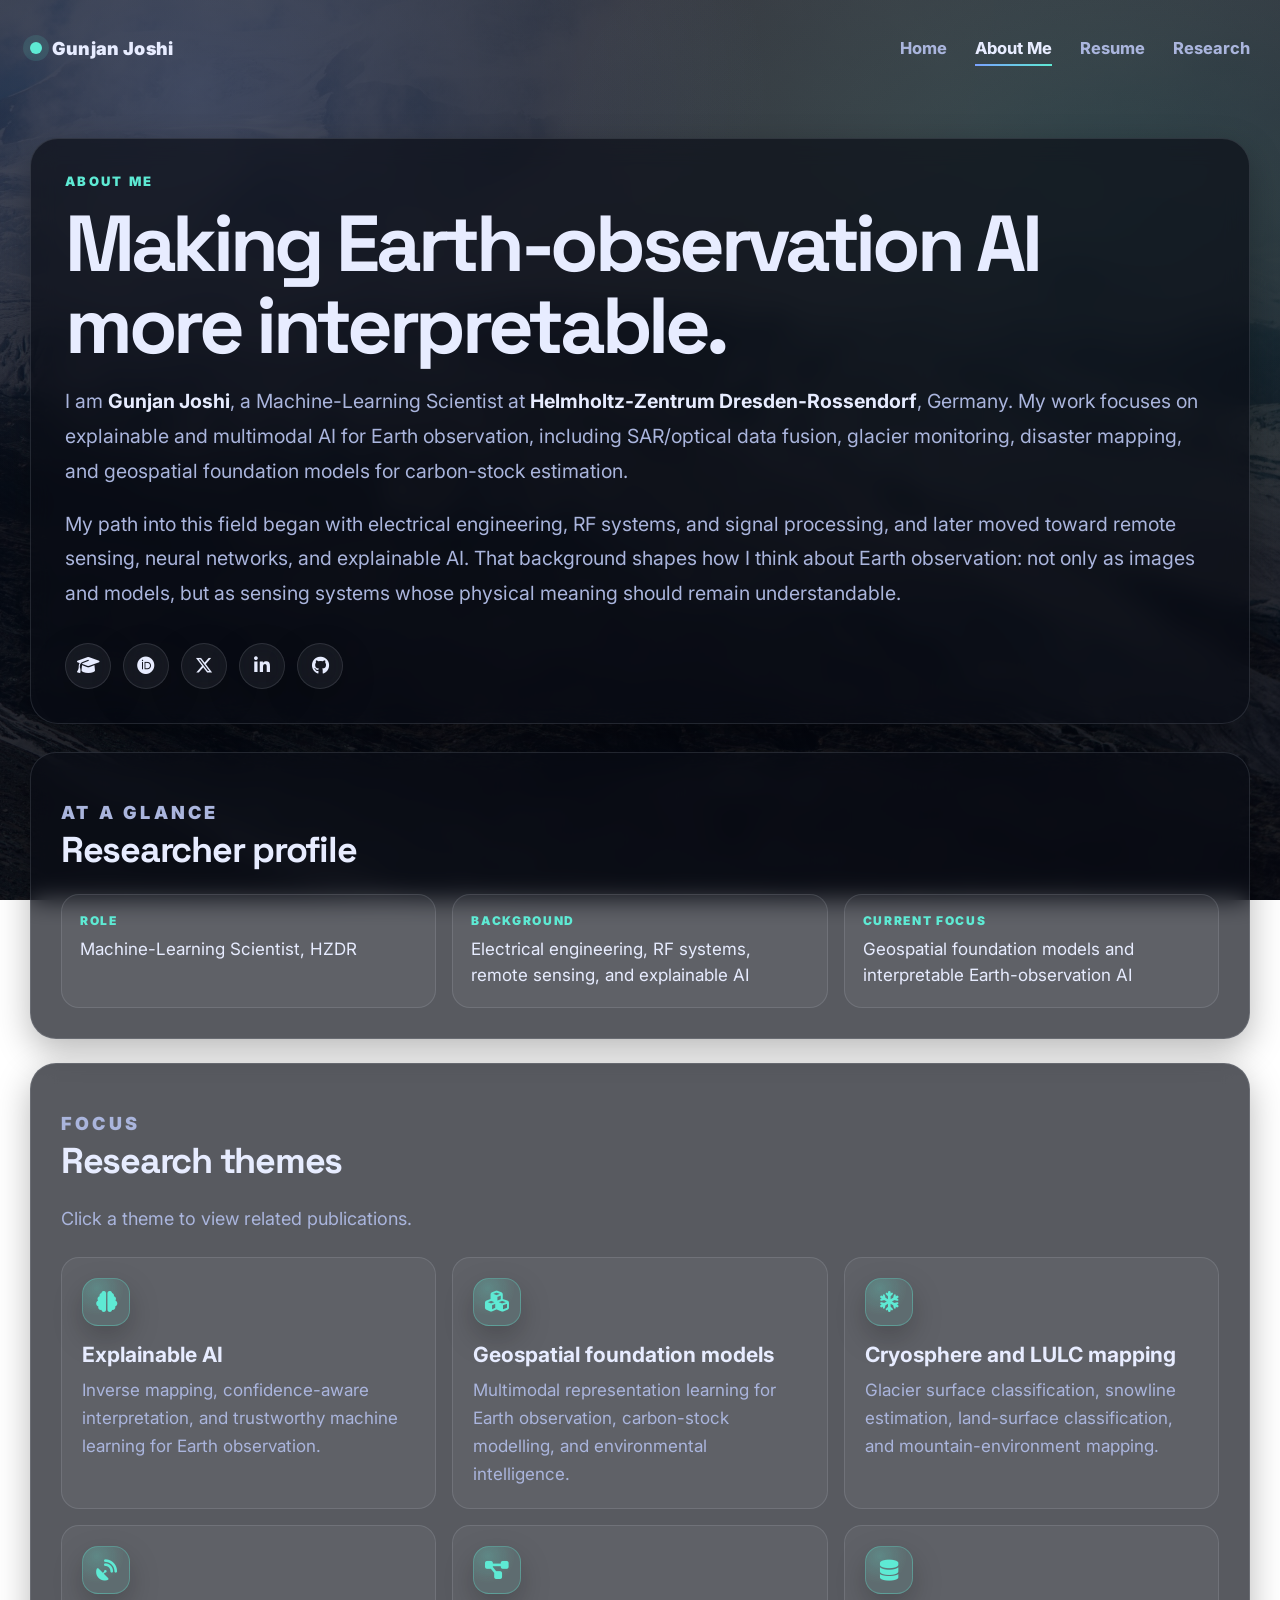
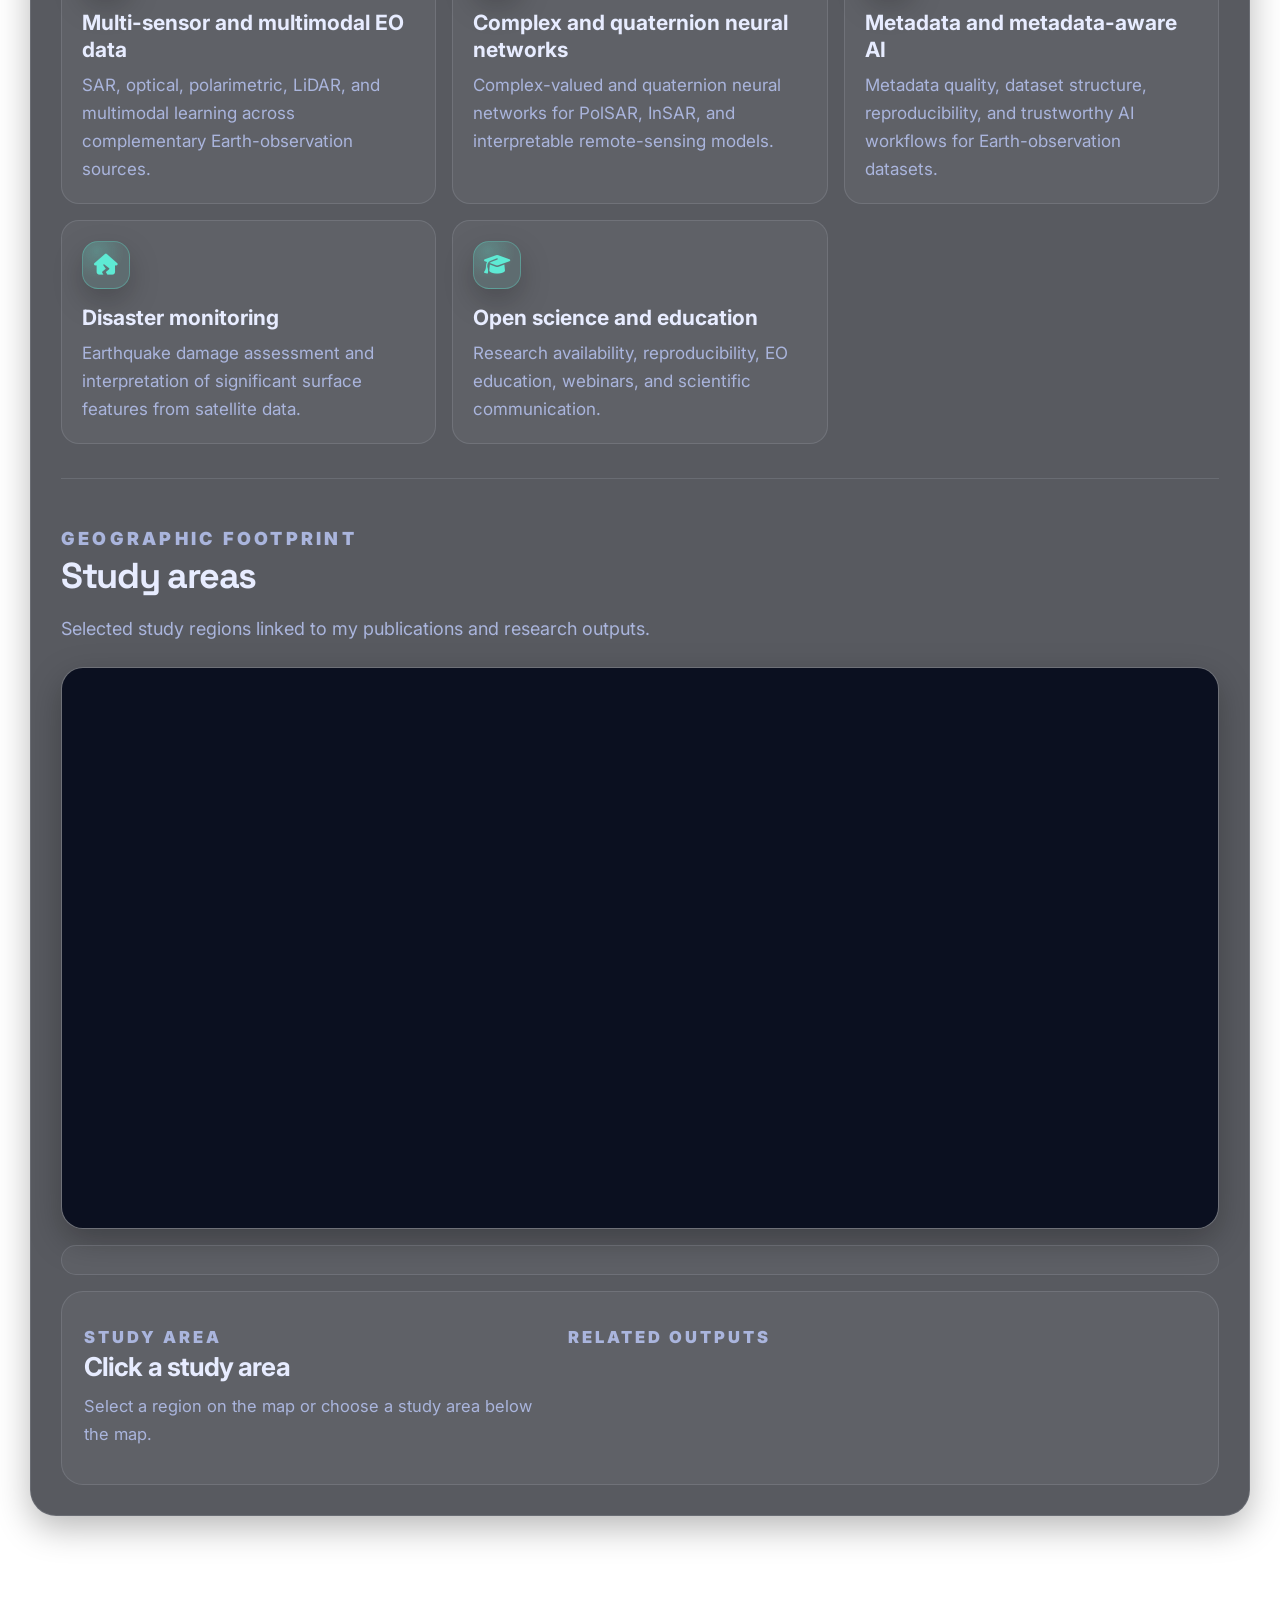
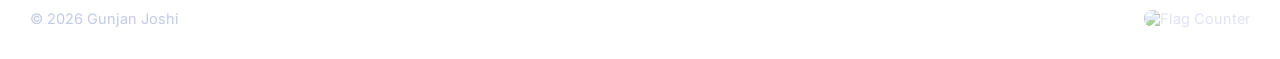
==== commit a2dfe07a: "Update about.html" ====
--- a/about.html
+++ b/about.html
@@ -33,6 +33,121 @@
   />
 
   <link rel="stylesheet" href="assets/css/style.css">
+
+  <style>
+    /* Page-specific update: full-width geographic footprint map */
+
+    .theme-map-block .footprint-lead{
+      max-width:820px;
+    }
+
+    .footprint-map-full{
+      margin-top:22px;
+    }
+
+    .footprint-map-full .map-wrap{
+      width:100%;
+      min-height:560px;
+    }
+
+    .footprint-map-full #researchMap{
+      height:560px;
+      min-height:560px;
+    }
+
+    .study-area-tabs{
+      display:flex;
+      flex-wrap:wrap;
+      gap:10px;
+      margin-top:16px;
+      padding:14px;
+      border:1px solid var(--border);
+      border-radius:20px;
+      background:rgba(255,255,255,.035);
+    }
+
+    .study-area-tabs .site-button{
+      width:auto;
+      flex:0 0 auto;
+      margin:0;
+      padding:10px 13px;
+    }
+
+    .study-area-tabs .site-button.active{
+      color:var(--text);
+      border-color:rgba(94,234,212,.52);
+      background:rgba(94,234,212,.12);
+    }
+
+    .footprint-detail{
+      margin-top:16px;
+      padding:22px;
+      border:1px solid var(--border);
+      border-radius:22px;
+      background:var(--panel-soft);
+    }
+
+    .footprint-detail h3{
+      margin:0;
+      color:var(--text);
+      font-size:26px;
+      line-height:1.25;
+      letter-spacing:-.035em;
+    }
+
+    .footprint-detail p{
+      margin:10px 0 0 0;
+      color:var(--muted);
+      font-size:16.5px;
+      line-height:1.65;
+      max-width:900px;
+    }
+
+    .footprint-detail-grid{
+      display:grid;
+      grid-template-columns:minmax(0, .85fr) minmax(0, 1.15fr);
+      gap:20px;
+      align-items:start;
+    }
+
+    @media (max-width:900px){
+      .footprint-detail-grid{
+        grid-template-columns:1fr;
+      }
+
+      .footprint-map-full .map-wrap,
+      .footprint-map-full #researchMap{
+        min-height:460px;
+        height:460px;
+      }
+    }
+
+    @media (max-width:620px){
+      .footprint-map-full .map-wrap,
+      .footprint-map-full #researchMap{
+        min-height:390px;
+        height:390px;
+      }
+
+      .study-area-tabs{
+        flex-wrap:nowrap;
+        overflow-x:auto;
+        -webkit-overflow-scrolling:touch;
+      }
+
+      .study-area-tabs .site-button{
+        white-space:nowrap;
+      }
+
+      .footprint-detail{
+        padding:18px;
+      }
+
+      .footprint-detail h3{
+        font-size:22px;
+      }
+    }
+  </style>
 </head>
 
 <body>
@@ -202,32 +317,38 @@
         <div class="theme-map-head">
           <div>
             <p class="eyebrow">Geographic Footprint</p>
-            <h2>Where this work has been applied</h2>
+            <h2>Study areas</h2>
           </div>
         </div>
 
         <p class="footprint-lead">
-          A map of the study regions that have shaped my work, from earthquake damage assessment
-          in Indonesia to glacier monitoring in the Himalaya and Alps, and large-scale foundation
-          model research over the Amazon and Arctic.
+          Selected study regions linked to my publications and research outputs.
         </p>
 
-        <div class="footprint-layout">
+        <div class="footprint-map-full">
           <div class="map-wrap">
             <div id="researchMap" aria-label="Interactive map of research study areas"></div>
           </div>
 
-          <aside class="footprint-panel" aria-label="Research footprint study areas">
-            <p class="eyebrow">Study Areas</p>
-            <h3 id="footprint-title">Click a region on the map</h3>
-            <p id="footprint-description">
-              Select a shaded region to see the study area, research theme, and related publications.
-            </p>
-
-            <div id="footprint-tags" class="footprint-tags"></div>
-            <div id="footprint-links" class="footprint-links"></div>
-            <div class="site-list" id="siteList" aria-label="Research site list"></div>
-          </aside>
+          <div class="study-area-tabs site-list" id="siteList" aria-label="Research site list"></div>
+
+          <div class="footprint-detail" aria-label="Selected research footprint study area">
+            <div class="footprint-detail-grid">
+              <div>
+                <p class="eyebrow">Study Area</p>
+                <h3 id="footprint-title">Click a study area</h3>
+                <p id="footprint-description">
+                  Select a region on the map or choose a study area below the map.
+                </p>
+                <div id="footprint-tags" class="footprint-tags"></div>
+              </div>
+
+              <div>
+                <p class="eyebrow">Related Outputs</p>
+                <div id="footprint-links" class="footprint-links"></div>
+              </div>
+            </div>
+          </div>
         </div>
       </div>
     </section>
@@ -255,175 +376,109 @@
         id: "palu",
         name: "Palu, Indonesia",
         coords: [-0.9003, 119.8779],
-        radiusMeters: 170000,
         theme: "Disaster monitoring",
         color: "#fb7185",
         description: "Earthquake damage assessment and significant-feature analysis using multi-sensor satellite data.",
         links: [
-          {
-            label: "JSTARS 2023 · Neural-network fusion and inverse mapping",
-            url: "https://doi.org/10.1109/JSTARS.2023.3247788"
-          },
-          {
-            label: "IGARSS 2022 · Multi-sensor fusion and significant factors",
-            url: "https://doi.org/10.1109/IGARSS46834.2022.9884409"
-          },
-          {
-            label: "APSAR 2021 · Earthquake damage assessment",
-            url: "https://doi.org/10.1109/APSAR52370.2021.9688438"
-          },
-          {
-            label: "IEICE Technical Report · Satellite data fusion for damage assessment",
-            url: "https://www.ieice.org/publications/ken/summary.php?contribution_id=114485&society_cd=ISS&ken_id=IE&year=2021&presen_date=2021-08-27&schedule_id=7153&lang=en&expandable=3"
-          }
+          { label: "JSTARS 2023 · Neural-network fusion and inverse mapping", url: "https://doi.org/10.1109/JSTARS.2023.3247788" },
+          { label: "IGARSS 2022 · Multi-sensor fusion and significant factors", url: "https://doi.org/10.1109/IGARSS46834.2022.9884409" },
+          { label: "APSAR 2021 · Earthquake damage assessment", url: "https://doi.org/10.1109/APSAR52370.2021.9688438" },
+          { label: "IEICE Technical Report · Satellite data fusion for damage assessment", url: "https://www.ieice.org/publications/ken/summary.php?contribution_id=114485&society_cd=ISS&ken_id=IE&year=2021&presen_date=2021-08-27&schedule_id=7153&lang=en&expandable=3" }
         ]
       },
       {
         id: "imja",
         name: "Imja Glacier, Nepal",
         coords: [27.9006, 86.9295],
-        radiusMeters: 90000,
         theme: "Cryosphere / LULC",
         color: "#7dd3fc",
         description: "Glacier and land-surface classification work using inverse mapping and explainable neural-network analysis.",
         links: [
-          {
-            label: "JSTARS 2023 · Automated normalized indices for land-surface classification",
-            url: "https://doi.org/10.1109/JSTARS.2023.3308049"
-          },
-          {
-            label: "IGARSS 2023 · Normalized indices for glacier surface classification",
-            url: "https://doi.org/10.1109/IGARSS52108.2023.10281784"
-          }
+          { label: "JSTARS 2023 · Automated normalized indices for land-surface classification", url: "https://doi.org/10.1109/JSTARS.2023.3308049" },
+          { label: "IGARSS 2023 · Normalized indices for glacier surface classification", url: "https://doi.org/10.1109/IGARSS52108.2023.10281784" }
         ]
       },
       {
         id: "aletsch",
         name: "Aletsch Glacier, Switzerland",
         coords: [46.4542, 8.0776],
-        radiusMeters: 85000,
         theme: "Cryosphere / multi-sensor EO",
         color: "#7dd3fc",
         description: "Alpine glacier monitoring using optical and SAR data fusion with explainable neural-network methods.",
         links: [
-          {
-            label: "JSTARS 2024 · Multisensor glacier surface classification",
-            url: "https://doi.org/10.1109/JSTARS.2024.3454789"
-          },
-          {
-            label: "EUSAR 2024 · Snow line altitude using optical and SAR data fusion",
-            url: "https://ieeexplore.ieee.org/document/10659607"
-          }
+          { label: "JSTARS 2024 · Multisensor glacier surface classification", url: "https://doi.org/10.1109/JSTARS.2024.3454789" },
+          { label: "EUSAR 2024 · Snow line altitude using optical and SAR data fusion", url: "https://ieeexplore.ieee.org/document/10659607" }
         ]
       },
       {
         id: "tomakomai",
         name: "Tomakomai, Hokkaido, Japan",
         coords: [42.6341, 141.6055],
-        radiusMeters: 170000,
         theme: "Complex-valued neural networks / PolSAR",
         color: "#c084fc",
         description: "Complex-valued neural-network inverse mapping for explainability in PolSAR/InSAR applications.",
         links: [
-          {
-            label: "IGARSS 2024 · Complex-valued neural network inverse mapping",
-            url: "https://doi.org/10.1109/IGARSS53475.2024.10640643"
-          }
+          { label: "IGARSS 2024 · Complex-valued neural network inverse mapping", url: "https://doi.org/10.1109/IGARSS53475.2024.10640643" }
         ]
       },
       {
         id: "svalbard",
         name: "Svalbard",
         coords: [78.2232, 15.6267],
-        radiusMeters: 360000,
         theme: "Cryosphere mapping",
         color: "#38bdf8",
         description: "Large-scale glacier mapping and lake-terminating glacier inventory work.",
         links: [
-          {
-            label: "ESSD 2025 · Global mapping of lake-terminating glaciers",
-            url: "https://doi.org/10.5194/essd-2025-315"
-          },
-          {
-            label: "Dataset · Lake-terminating glaciers",
-            url: "https://doi.org/10.5281/zenodo.15524734"
-          }
+          { label: "ESSD 2025 · Global mapping of lake-terminating glaciers", url: "https://doi.org/10.5194/essd-2025-315" },
+          { label: "Dataset · Lake-terminating glaciers", url: "https://doi.org/10.5281/zenodo.15524734" }
         ]
       },
       {
         id: "jan-mayen",
         name: "Jan Mayen Island",
         coords: [71.0318, -8.2920],
-        radiusMeters: 130000,
         theme: "Cryosphere mapping",
         color: "#38bdf8",
         description: "Glacier mapping in high-latitude island environments as part of the global lake-terminating glacier inventory.",
         links: [
-          {
-            label: "ESSD 2025 · Global mapping of lake-terminating glaciers",
-            url: "https://doi.org/10.5194/essd-2025-315"
-          },
-          {
-            label: "Dataset · Lake-terminating glaciers",
-            url: "https://doi.org/10.5281/zenodo.15524734"
-          }
+          { label: "ESSD 2025 · Global mapping of lake-terminating glaciers", url: "https://doi.org/10.5194/essd-2025-315" },
+          { label: "Dataset · Lake-terminating glaciers", url: "https://doi.org/10.5281/zenodo.15524734" }
         ]
       },
       {
         id: "central-himalaya",
         name: "Central Himalaya",
         coords: [30.3753, 79.4636],
-        radiusMeters: 390000,
         theme: "Cryosphere mapping",
         color: "#67e8f9",
         description: "High-mountain glacier mapping connected to the global lake-terminating glacier inventory.",
         links: [
-          {
-            label: "ESSD 2025 · Global mapping of lake-terminating glaciers",
-            url: "https://doi.org/10.5194/essd-2025-315"
-          },
-          {
-            label: "Dataset · Lake-terminating glaciers",
-            url: "https://doi.org/10.5281/zenodo.15524734"
-          }
+          { label: "ESSD 2025 · Global mapping of lake-terminating glaciers", url: "https://doi.org/10.5194/essd-2025-315" },
+          { label: "Dataset · Lake-terminating glaciers", url: "https://doi.org/10.5281/zenodo.15524734" }
         ]
       },
       {
         id: "amazon",
         name: "Amazon Basin",
         coords: [-3.4653, -62.2159],
-        radiusMeters: 1200000,
         theme: "Geospatial foundation models",
         color: "#86efac",
         description: "Large-scale multimodal foundation model research for above- and below-ground carbon-stock mapping.",
         links: [
-          {
-            label: "IGARSS 2025 · 3D-ABC foundation model",
-            url: "https://doi.org/10.1109/IGARSS55030.2025.11242519"
-          },
-          {
-            label: "ESA-NASA FM Workshop 2025 · 3D-ABC permafrost carbon",
-            url: "https://www.3d-abc.ai/files/Hashemi_et_al_3D-ABC_Permafrost_Carbon_ESA_NASA_FM_Workshop.pdf"
-          }
+          { label: "IGARSS 2025 · 3D-ABC foundation model", url: "https://doi.org/10.1109/IGARSS55030.2025.11242519" },
+          { label: "ESA-NASA FM Workshop 2025 · 3D-ABC permafrost carbon", url: "https://www.3d-abc.ai/files/Hashemi_et_al_3D-ABC_Permafrost_Carbon_ESA_NASA_FM_Workshop.pdf" }
         ]
       },
       {
         id: "arctic",
         name: "Arctic / Permafrost regions",
         coords: [68.5, 95.0],
-        radiusMeters: 2200000,
         theme: "Geospatial foundation models / carbon stocks",
         color: "#a7f3d0",
         description: "Multimodal geospatial foundation model research for permafrost soil carbon-stock estimation.",
         links: [
-          {
-            label: "IGARSS 2025 · 3D-ABC foundation model",
-            url: "https://doi.org/10.1109/IGARSS55030.2025.11242519"
-          },
-          {
-            label: "ESA-NASA FM Workshop 2025 · 3D-ABC permafrost carbon",
-            url: "https://www.3d-abc.ai/files/Hashemi_et_al_3D-ABC_Permafrost_Carbon_ESA_NASA_FM_Workshop.pdf"
-          }
+          { label: "IGARSS 2025 · 3D-ABC foundation model", url: "https://doi.org/10.1109/IGARSS55030.2025.11242519" },
+          { label: "ESA-NASA FM Workshop 2025 · 3D-ABC permafrost carbon", url: "https://www.3d-abc.ai/files/Hashemi_et_al_3D-ABC_Permafrost_Carbon_ESA_NASA_FM_Workshop.pdf" }
         ]
       }
     ];
@@ -435,7 +490,7 @@
       const map = L.map("researchMap", {
         scrollWheelZoom: false,
         worldCopyJump: true
-      });
+      }).setView([25, 30], 2);
 
       L.tileLayer("https://{s}.basemaps.cartocdn.com/dark_all/{z}/{x}/{y}{r}.png", {
         attribution: '&copy; OpenStreetMap contributors &copy; CARTO',
@@ -448,38 +503,52 @@
       const links = document.getElementById("footprint-links");
       const siteList = document.getElementById("siteList");
 
-      const bounds = [];
+      const mapBounds = L.latLngBounds([]);
+      const buttons = {};
+
+      function setActiveButton(siteId) {
+        Object.values(buttons).forEach((button) => button.classList.remove("active"));
+        if (buttons[siteId]) {
+          buttons[siteId].classList.add("active");
+        }
+      }
 
       function renderSite(site) {
-        title.textContent = site.name;
-        description.textContent = site.description;
-
-        tags.innerHTML = `
-          <span class="footprint-tag" style="border-color:${site.color}; color:${site.color};">
-            ${site.theme}
-          </span>
-        `;
-
-        links.innerHTML = site.links.map((link) => `
-          <a href="${link.url}" target="_blank" rel="noopener">
-            <i class="fa-solid fa-arrow-up-right-from-square" aria-hidden="true"></i>
-            ${link.label}
-          </a>
-        `).join("");
+        if (title) title.textContent = site.name;
+        if (description) description.textContent = site.description;
+
+        if (tags) {
+          tags.innerHTML = `
+            <span class="footprint-tag" style="border-color:${site.color}; color:${site.color};">
+              ${site.theme}
+            </span>
+          `;
+        }
+
+        if (links) {
+          links.innerHTML = site.links.map((link) => `
+            <a href="${link.url}" target="_blank" rel="noopener">
+              <i class="fa-solid fa-arrow-up-right-from-square" aria-hidden="true"></i>
+              ${link.label}
+            </a>
+          `).join("");
+        }
+
+        setActiveButton(site.id);
       }
 
       researchSites.forEach((site) => {
-        const region = L.circle(site.coords, {
-          radius: site.radiusMeters,
+        mapBounds.extend(site.coords);
+
+        const region = L.circleMarker(site.coords, {
+          radius: 23,
           color: site.color,
-          weight: 2,
-          opacity: 0.92,
+          weight: 2.5,
+          opacity: 0.95,
           fillColor: site.color,
-          fillOpacity: 0.18,
+          fillOpacity: 0.22,
           interactive: true
         }).addTo(map);
-
-        bounds.push(region.getBounds());
 
         region.bindPopup(`
           <div class="map-popup">
@@ -498,41 +567,52 @@
 
         region.on("mouseover", () => {
           region.setStyle({
-            fillOpacity: 0.28,
+            radius: 27,
+            fillOpacity: 0.34,
             weight: 3
           });
         });
 
         region.on("mouseout", () => {
           region.setStyle({
-            fillOpacity: 0.18,
-            weight: 2
+            radius: 23,
+            fillOpacity: 0.22,
+            weight: 2.5
           });
         });
 
-        const button = document.createElement("button");
-        button.type = "button";
-        button.className = "site-button";
-        button.innerHTML = `
-          <span class="site-dot" style="background:${site.color};"></span>
-          <span>${site.name}</span>
-        `;
-
-        button.addEventListener("click", () => {
-          renderSite(site);
-          map.flyTo(site.coords, 4, {
-            duration: 0.7
+        if (siteList) {
+          const button = document.createElement("button");
+          button.type = "button";
+          button.className = "site-button";
+          button.innerHTML = `
+            <span class="site-dot" style="background:${site.color};"></span>
+            <span>${site.name}</span>
+          `;
+
+          button.addEventListener("click", () => {
+            renderSite(site);
+            map.flyTo(site.coords, 4, {
+              duration: 0.7
+            });
+            region.openPopup();
           });
-          region.openPopup();
+
+          buttons[site.id] = button;
+          siteList.appendChild(button);
+        }
+      });
+
+      if (mapBounds.isValid()) {
+        map.fitBounds(mapBounds, {
+          padding: [34, 34],
+          maxZoom: 3
         });
-
-        siteList.appendChild(button);
-      });
-
-      const group = L.featureGroup(bounds.map((bound) => L.rectangle(bound, { opacity: 0, fillOpacity: 0 })));
-      map.fitBounds(group.getBounds(), {
-        padding: [34, 34]
-      });
+      }
+
+      setTimeout(() => {
+        map.invalidateSize();
+      }, 250);
 
       renderSite(researchSites[0]);
     }
--- a/assets/css/style.css
+++ b/assets/css/style.css
@@ -526,6 +526,10 @@
   background:#0b1020;
 }
 
+.leaflet-interactive{
+  cursor:pointer;
+}
+
 .leaflet-control-zoom a,
 .leaflet-control-attribution{
   background:rgba(10,12,22,.86) !important;
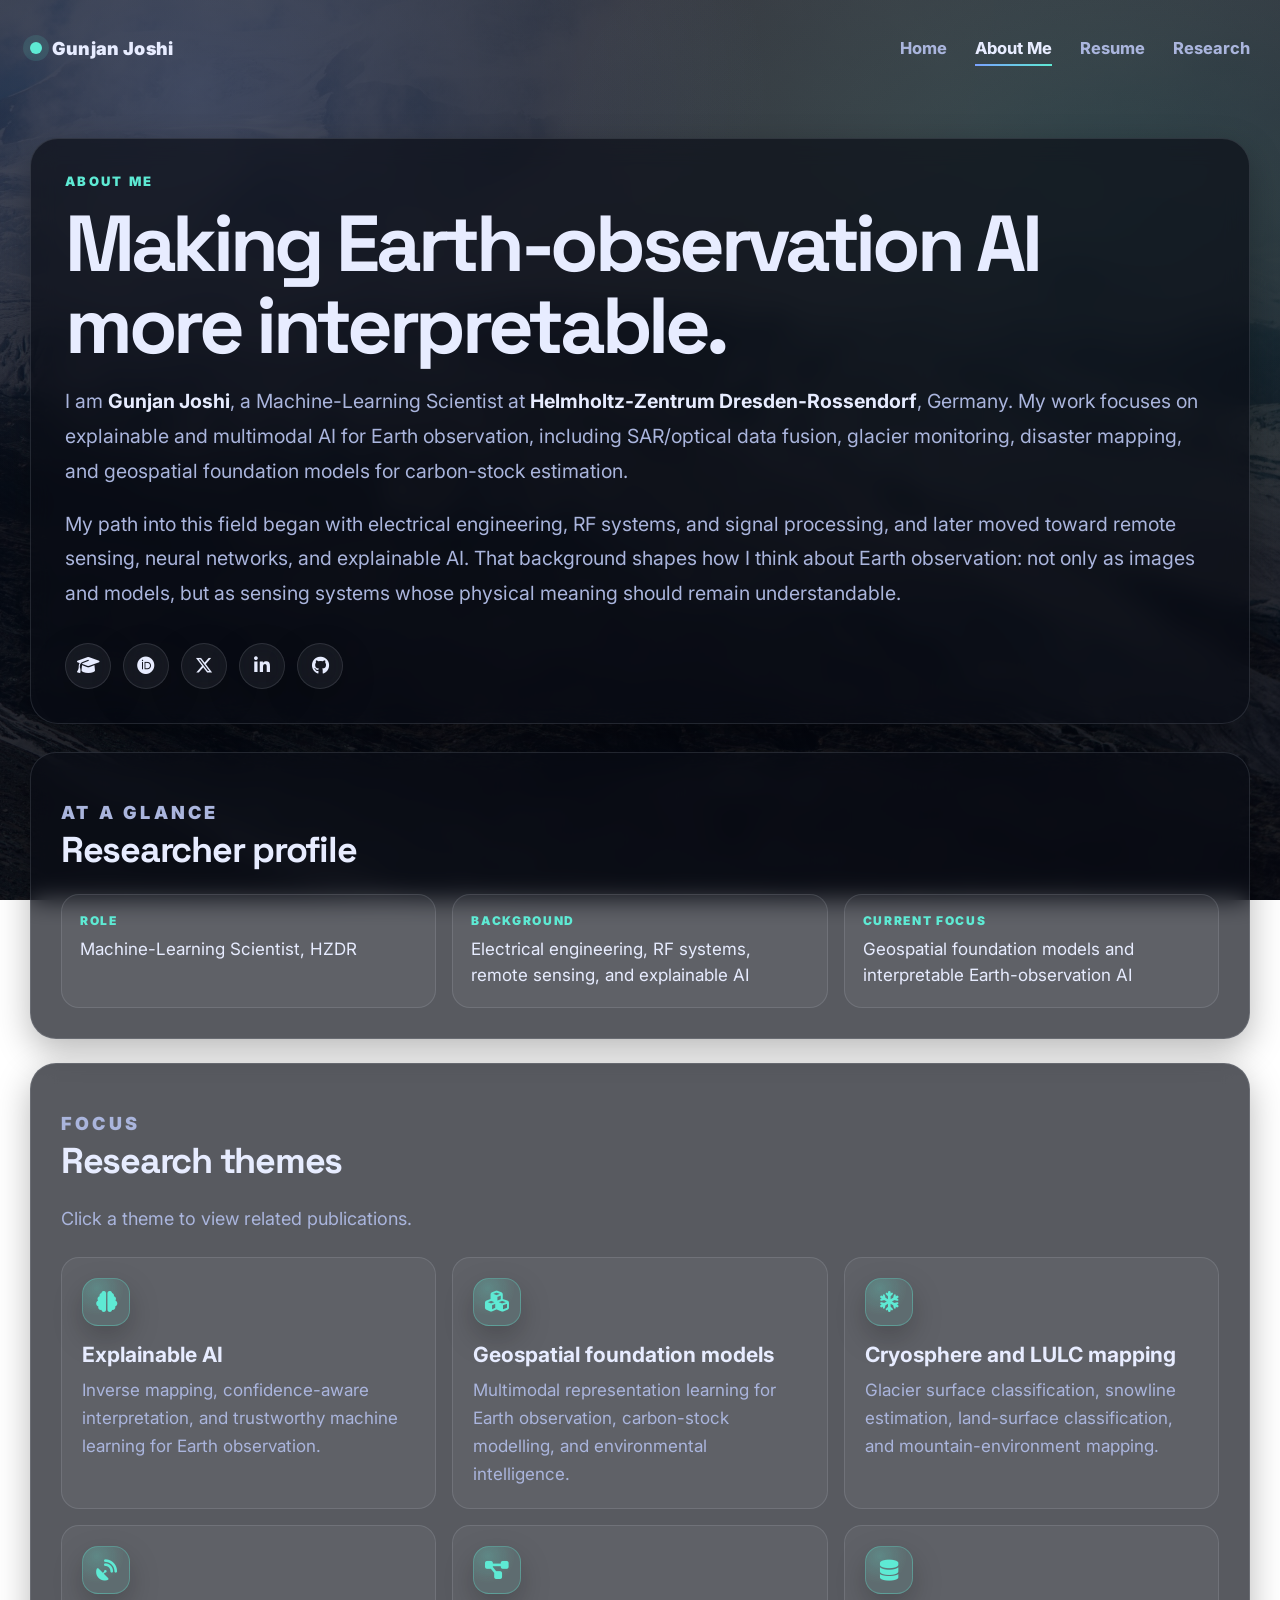
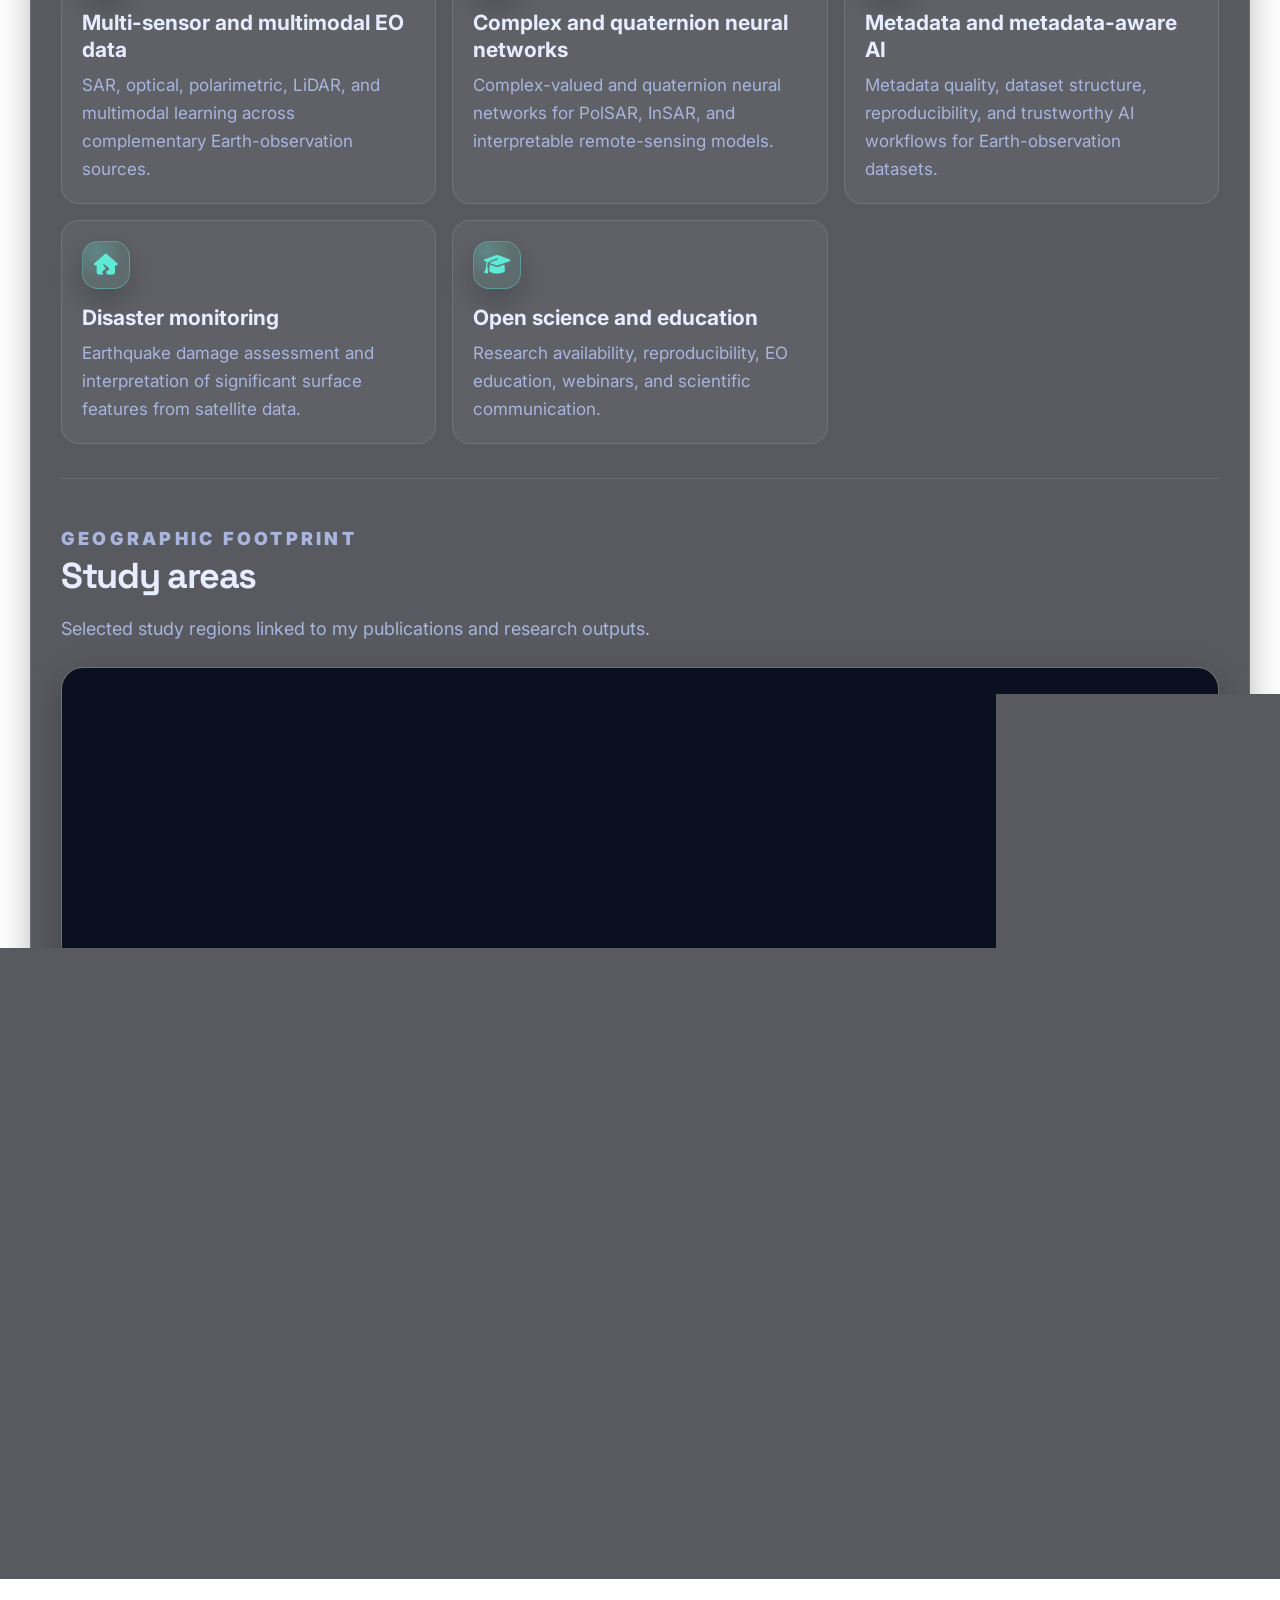
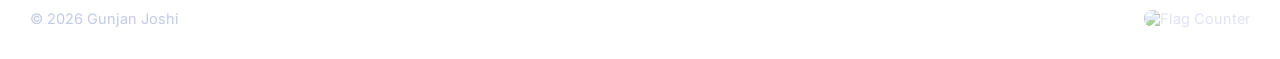
==== commit 8b5b7454: "Update about.html" ====
--- a/about.html
+++ b/about.html
@@ -35,10 +35,10 @@
   <link rel="stylesheet" href="assets/css/style.css">
 
   <style>
-    /* Page-specific update: full-width geographic footprint map */
+    /* Page-specific update: full-width map, study-area list and details side-by-side */
 
     .theme-map-block .footprint-lead{
-      max-width:820px;
+      max-width:760px;
     }
 
     .footprint-map-full{
@@ -55,22 +55,33 @@
       min-height:560px;
     }
 
+    .footprint-browse{
+      display:grid;
+      grid-template-columns:minmax(280px, .78fr) minmax(0, 1.22fr);
+      gap:18px;
+      margin-top:18px;
+      align-items:stretch;
+    }
+
     .study-area-tabs{
       display:flex;
-      flex-wrap:wrap;
+      flex-direction:column;
       gap:10px;
-      margin-top:16px;
-      padding:14px;
+      margin-top:0;
+      padding:18px;
       border:1px solid var(--border);
-      border-radius:20px;
+      border-radius:22px;
       background:rgba(255,255,255,.035);
     }
 
+    .study-area-tabs .eyebrow{
+      margin-bottom:4px;
+    }
+
     .study-area-tabs .site-button{
-      width:auto;
-      flex:0 0 auto;
+      width:100%;
       margin:0;
-      padding:10px 13px;
+      padding:11px 13px;
     }
 
     .study-area-tabs .site-button.active{
@@ -80,8 +91,7 @@
     }
 
     .footprint-detail{
-      margin-top:16px;
-      padding:22px;
+      padding:24px;
       border:1px solid var(--border);
       border-radius:22px;
       background:var(--panel-soft);
@@ -90,27 +100,36 @@
     .footprint-detail h3{
       margin:0;
       color:var(--text);
-      font-size:26px;
-      line-height:1.25;
-      letter-spacing:-.035em;
+      font-size:30px;
+      line-height:1.2;
+      letter-spacing:-.04em;
     }
 
     .footprint-detail p{
-      margin:10px 0 0 0;
+      margin:12px 0 0 0;
       color:var(--muted);
-      font-size:16.5px;
-      line-height:1.65;
+      font-size:17px;
+      line-height:1.68;
       max-width:900px;
     }
 
     .footprint-detail-grid{
       display:grid;
       grid-template-columns:minmax(0, .85fr) minmax(0, 1.15fr);
-      gap:20px;
+      gap:24px;
       align-items:start;
     }
 
-    @media (max-width:900px){
+    .footprint-detail .footprint-links{
+      margin-top:0;
+    }
+
+    .leaflet-interactive{
+      cursor:pointer;
+    }
+
+    @media (max-width:980px){
+      .footprint-browse,
       .footprint-detail-grid{
         grid-template-columns:1fr;
       }
@@ -119,6 +138,20 @@
       .footprint-map-full #researchMap{
         min-height:460px;
         height:460px;
+      }
+
+      .study-area-tabs{
+        flex-direction:row;
+        flex-wrap:wrap;
+      }
+
+      .study-area-tabs .eyebrow{
+        width:100%;
+      }
+
+      .study-area-tabs .site-button{
+        width:auto;
+        flex:0 0 auto;
       }
     }
 
@@ -144,7 +177,7 @@
       }
 
       .footprint-detail h3{
-        font-size:22px;
+        font-size:24px;
       }
     }
   </style>
@@ -330,22 +363,27 @@
             <div id="researchMap" aria-label="Interactive map of research study areas"></div>
           </div>
 
-          <div class="study-area-tabs site-list" id="siteList" aria-label="Research site list"></div>
-
-          <div class="footprint-detail" aria-label="Selected research footprint study area">
-            <div class="footprint-detail-grid">
-              <div>
-                <p class="eyebrow">Study Area</p>
-                <h3 id="footprint-title">Click a study area</h3>
-                <p id="footprint-description">
-                  Select a region on the map or choose a study area below the map.
-                </p>
-                <div id="footprint-tags" class="footprint-tags"></div>
-              </div>
-
-              <div>
-                <p class="eyebrow">Related Outputs</p>
-                <div id="footprint-links" class="footprint-links"></div>
+          <div class="footprint-browse">
+            <div class="study-area-tabs site-list" aria-label="Research site list">
+              <p class="eyebrow">Study Areas</p>
+              <div id="siteList"></div>
+            </div>
+
+            <div class="footprint-detail" aria-label="Selected research footprint study area">
+              <div class="footprint-detail-grid">
+                <div>
+                  <p class="eyebrow">Study Area</p>
+                  <h3 id="footprint-title">Click a study area</h3>
+                  <p id="footprint-description">
+                    Select a region on the map or choose a study area from the list.
+                  </p>
+                  <div id="footprint-tags" class="footprint-tags"></div>
+                </div>
+
+                <div>
+                  <p class="eyebrow">Related Outputs</p>
+                  <div id="footprint-links" class="footprint-links"></div>
+                </div>
               </div>
             </div>
           </div>
@@ -375,7 +413,7 @@
       {
         id: "palu",
         name: "Palu, Indonesia",
-        coords: [-0.9003, 119.8779],
+        points: [[-0.9003, 119.8779]],
         theme: "Disaster monitoring",
         color: "#fb7185",
         description: "Earthquake damage assessment and significant-feature analysis using multi-sensor satellite data.",
@@ -389,7 +427,7 @@
       {
         id: "imja",
         name: "Imja Glacier, Nepal",
-        coords: [27.9006, 86.9295],
+        points: [[27.9006, 86.9295]],
         theme: "Cryosphere / LULC",
         color: "#7dd3fc",
         description: "Glacier and land-surface classification work using inverse mapping and explainable neural-network analysis.",
@@ -401,7 +439,7 @@
       {
         id: "aletsch",
         name: "Aletsch Glacier, Switzerland",
-        coords: [46.4542, 8.0776],
+        points: [[46.4542, 8.0776]],
         theme: "Cryosphere / multi-sensor EO",
         color: "#7dd3fc",
         description: "Alpine glacier monitoring using optical and SAR data fusion with explainable neural-network methods.",
@@ -413,7 +451,7 @@
       {
         id: "tomakomai",
         name: "Tomakomai, Hokkaido, Japan",
-        coords: [42.6341, 141.6055],
+        points: [[42.6341, 141.6055]],
         theme: "Complex-valued neural networks / PolSAR",
         color: "#c084fc",
         description: "Complex-valued neural-network inverse mapping for explainability in PolSAR/InSAR applications.",
@@ -422,60 +460,31 @@
         ]
       },
       {
-        id: "svalbard",
-        name: "Svalbard",
-        coords: [78.2232, 15.6267],
+        id: "lake-glaciers",
+        name: "Svalbard, Jan Mayen & Central Himalaya",
+        points: [
+          [78.2232, 15.6267],
+          [71.0318, -8.2920],
+          [30.3753, 79.4636]
+        ],
         theme: "Cryosphere mapping",
         color: "#38bdf8",
-        description: "Large-scale glacier mapping and lake-terminating glacier inventory work.",
+        description: "High-latitude and Himalayan glacier mapping connected to the global lake-terminating glacier inventory.",
         links: [
           { label: "ESSD 2025 · Global mapping of lake-terminating glaciers", url: "https://doi.org/10.5194/essd-2025-315" },
           { label: "Dataset · Lake-terminating glaciers", url: "https://doi.org/10.5281/zenodo.15524734" }
         ]
       },
       {
-        id: "jan-mayen",
-        name: "Jan Mayen Island",
-        coords: [71.0318, -8.2920],
-        theme: "Cryosphere mapping",
-        color: "#38bdf8",
-        description: "Glacier mapping in high-latitude island environments as part of the global lake-terminating glacier inventory.",
-        links: [
-          { label: "ESSD 2025 · Global mapping of lake-terminating glaciers", url: "https://doi.org/10.5194/essd-2025-315" },
-          { label: "Dataset · Lake-terminating glaciers", url: "https://doi.org/10.5281/zenodo.15524734" }
-        ]
-      },
-      {
-        id: "central-himalaya",
-        name: "Central Himalaya",
-        coords: [30.3753, 79.4636],
-        theme: "Cryosphere mapping",
-        color: "#67e8f9",
-        description: "High-mountain glacier mapping connected to the global lake-terminating glacier inventory.",
-        links: [
-          { label: "ESSD 2025 · Global mapping of lake-terminating glaciers", url: "https://doi.org/10.5194/essd-2025-315" },
-          { label: "Dataset · Lake-terminating glaciers", url: "https://doi.org/10.5281/zenodo.15524734" }
-        ]
-      },
-      {
-        id: "amazon",
-        name: "Amazon Basin",
-        coords: [-3.4653, -62.2159],
-        theme: "Geospatial foundation models",
+        id: "abc",
+        name: "Amazon Basin & Arctic / Permafrost regions",
+        points: [
+          [-3.4653, -62.2159],
+          [68.5, 95.0]
+        ],
+        theme: "Geospatial foundation models / carbon stocks",
         color: "#86efac",
-        description: "Large-scale multimodal foundation model research for above- and below-ground carbon-stock mapping.",
-        links: [
-          { label: "IGARSS 2025 · 3D-ABC foundation model", url: "https://doi.org/10.1109/IGARSS55030.2025.11242519" },
-          { label: "ESA-NASA FM Workshop 2025 · 3D-ABC permafrost carbon", url: "https://www.3d-abc.ai/files/Hashemi_et_al_3D-ABC_Permafrost_Carbon_ESA_NASA_FM_Workshop.pdf" }
-        ]
-      },
-      {
-        id: "arctic",
-        name: "Arctic / Permafrost regions",
-        coords: [68.5, 95.0],
-        theme: "Geospatial foundation models / carbon stocks",
-        color: "#a7f3d0",
-        description: "Multimodal geospatial foundation model research for permafrost soil carbon-stock estimation.",
+        description: "Large-scale multimodal foundation model research for above- and below-ground carbon-stock mapping and permafrost soil carbon-stock estimation.",
         links: [
           { label: "IGARSS 2025 · 3D-ABC foundation model", url: "https://doi.org/10.1109/IGARSS55030.2025.11242519" },
           { label: "ESA-NASA FM Workshop 2025 · 3D-ABC permafrost carbon", url: "https://www.3d-abc.ai/files/Hashemi_et_al_3D-ABC_Permafrost_Carbon_ESA_NASA_FM_Workshop.pdf" }
@@ -505,11 +514,35 @@
 
       const mapBounds = L.latLngBounds([]);
       const buttons = {};
+      const siteLayers = {};
 
       function setActiveButton(siteId) {
         Object.values(buttons).forEach((button) => button.classList.remove("active"));
         if (buttons[siteId]) {
           buttons[siteId].classList.add("active");
+        }
+      }
+
+      function siteCenter(site) {
+        const lat = site.points.reduce((sum, point) => sum + point[0], 0) / site.points.length;
+        const lng = site.points.reduce((sum, point) => sum + point[1], 0) / site.points.length;
+        return [lat, lng];
+      }
+
+      function siteBounds(site) {
+        const bounds = L.latLngBounds([]);
+        site.points.forEach((point) => bounds.extend(point));
+        return bounds;
+      }
+
+      function focusSite(site) {
+        if (site.points.length === 1) {
+          map.flyTo(site.points[0], Math.max(map.getZoom(), 4), { duration: 0.7 });
+        } else {
+          map.fitBounds(siteBounds(site), {
+            padding: [80, 80],
+            maxZoom: 3
+          });
         }
       }
 
@@ -538,46 +571,54 @@
       }
 
       researchSites.forEach((site) => {
-        mapBounds.extend(site.coords);
-
-        const region = L.circleMarker(site.coords, {
-          radius: 23,
-          color: site.color,
-          weight: 2.5,
-          opacity: 0.95,
-          fillColor: site.color,
-          fillOpacity: 0.22,
-          interactive: true
-        }).addTo(map);
-
-        region.bindPopup(`
-          <div class="map-popup">
-            <strong>${site.name}</strong>
-            <span>${site.theme}</span>
-            <p>${site.description}</p>
-          </div>
-        `);
-
-        region.on("click", () => {
-          renderSite(site);
-          map.flyTo(site.coords, Math.max(map.getZoom(), 4), {
-            duration: 0.7
+        siteLayers[site.id] = [];
+
+        site.points.forEach((point) => {
+          mapBounds.extend(point);
+
+          const region = L.circleMarker(point, {
+            radius: 23,
+            color: site.color,
+            weight: 2.5,
+            opacity: 0.95,
+            fillColor: site.color,
+            fillOpacity: 0.22,
+            interactive: true
+          }).addTo(map);
+
+          siteLayers[site.id].push(region);
+
+          region.bindPopup(`
+            <div class="map-popup">
+              <strong>${site.name}</strong>
+              <span>${site.theme}</span>
+              <p>${site.description}</p>
+            </div>
+          `);
+
+          region.on("click", () => {
+            renderSite(site);
+            focusSite(site);
           });
-        });
-
-        region.on("mouseover", () => {
-          region.setStyle({
-            radius: 27,
-            fillOpacity: 0.34,
-            weight: 3
+
+          region.on("mouseover", () => {
+            siteLayers[site.id].forEach((layer) => {
+              layer.setStyle({
+                radius: 27,
+                fillOpacity: 0.34,
+                weight: 3
+              });
+            });
           });
-        });
-
-        region.on("mouseout", () => {
-          region.setStyle({
-            radius: 23,
-            fillOpacity: 0.22,
-            weight: 2.5
+
+          region.on("mouseout", () => {
+            siteLayers[site.id].forEach((layer) => {
+              layer.setStyle({
+                radius: 23,
+                fillOpacity: 0.22,
+                weight: 2.5
+              });
+            });
           });
         });
 
@@ -592,10 +633,11 @@
 
           button.addEventListener("click", () => {
             renderSite(site);
-            map.flyTo(site.coords, 4, {
-              duration: 0.7
-            });
-            region.openPopup();
+            focusSite(site);
+
+            if (siteLayers[site.id] && siteLayers[site.id][0]) {
+              siteLayers[site.id][0].openPopup();
+            }
           });
 
           buttons[site.id] = button;
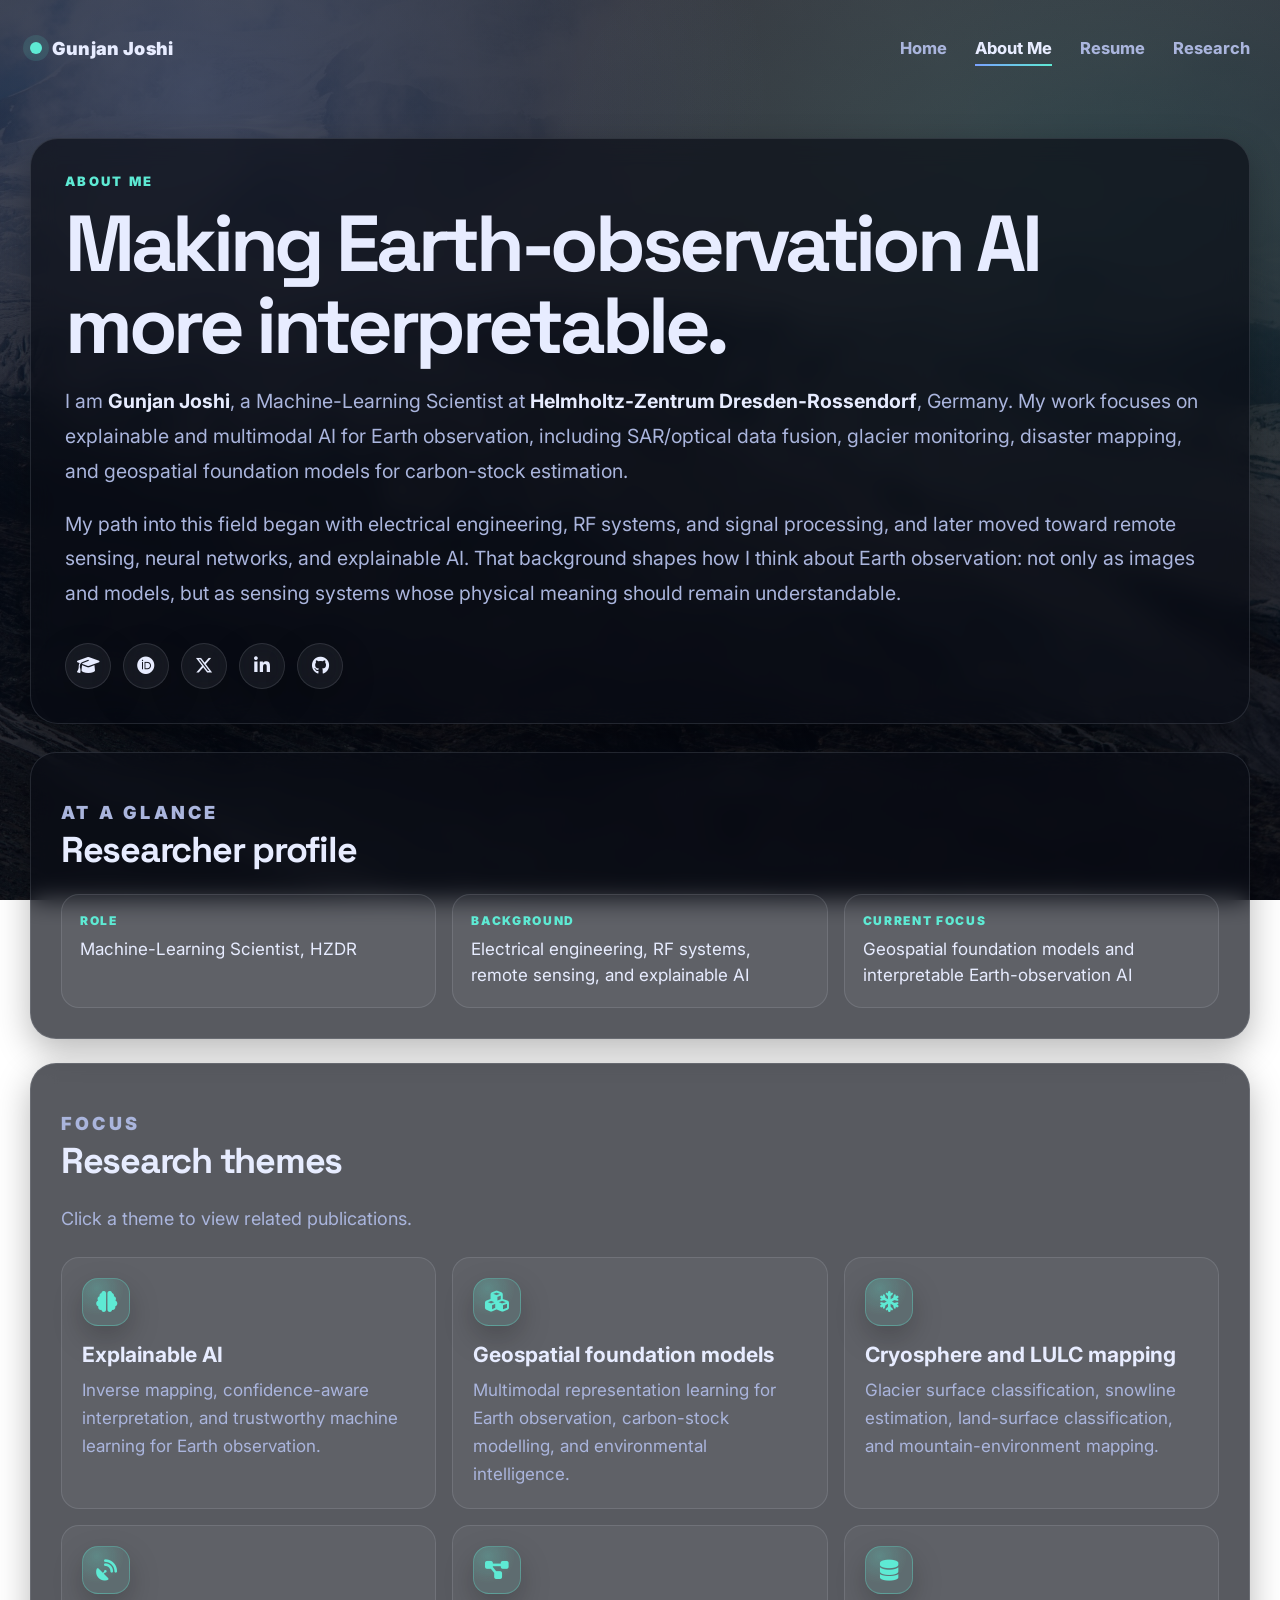
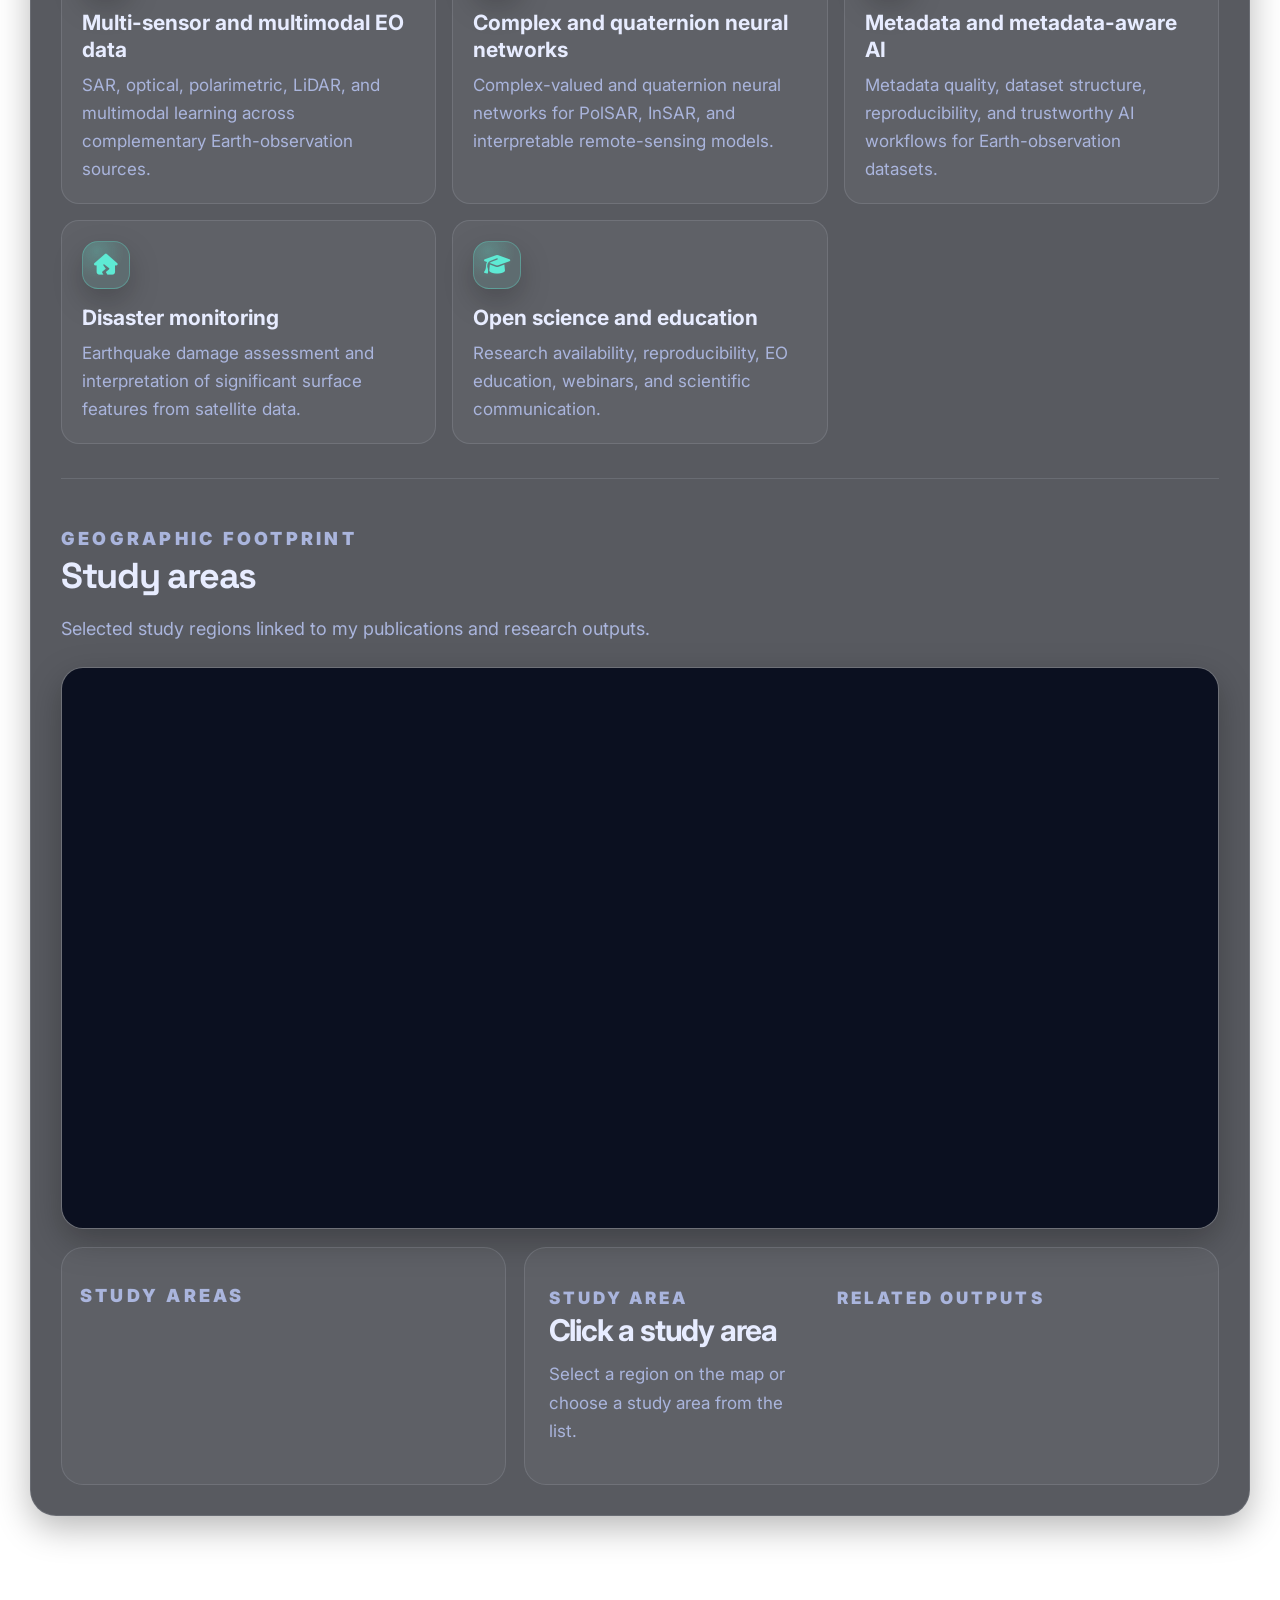
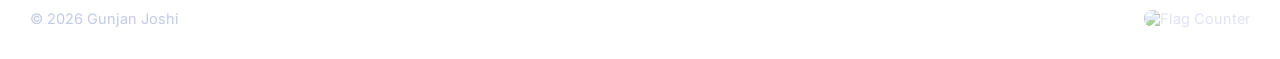
==== commit bc03e472: "Update about.html" ====
--- a/about.html
+++ b/about.html
@@ -449,16 +449,34 @@
         ]
       },
       {
-        id: "tomakomai",
-        name: "Tomakomai, Hokkaido, Japan",
-        points: [[42.6341, 141.6055]],
-        theme: "Complex-valued neural networks / PolSAR",
-        color: "#c084fc",
-        description: "Complex-valued neural-network inverse mapping for explainability in PolSAR/InSAR applications.",
-        links: [
-          { label: "IGARSS 2024 · Complex-valued neural network inverse mapping", url: "https://doi.org/10.1109/IGARSS53475.2024.10640643" }
-        ]
-      },
+  id: "polsar-complex-qnn",
+  name: "Tomakomai, Japan & Wadden Sea, Germany",
+  points: [
+    [42.6341, 141.6055],
+    [53.75, 8.35]
+  ],
+  theme: "Complex-valued and quaternion neural networks / PolSAR",
+  color: "#c084fc",
+  description: "PolSAR and PolInSAR land-classification study areas used in complex-valued and quaternion neural-network inverse-mapping research.",
+  links: [
+    {
+      label: "IGARSS 2024 · Complex-valued neural network inverse mapping",
+      url: "https://doi.org/10.1109/IGARSS53475.2024.10640643"
+    },
+    {
+      label: "IGARSS 2026 · Quaternion inverse mapping in PolSAR",
+      url: "https://scholar.google.com/scholar?q=Quaternion%20Inverse%20Mapping%20in%20Polarimetric%20Synthetic%20Aperture%20Radar%20for%20Land%20Classification"
+    },
+    {
+      label: "IEICE Technical Report 2025 · Quaternion inverse mapping in PolSAR",
+      url: "https://scholar.google.com/scholar?q=Quaternion%20Inverse%20Mapping%20in%20Polarimetric%20Synthetic%20Aperture%20Radar%20for%20Land%20Classification"
+    },
+    {
+      label: "URSI GASS 2026 · Cross-entropy learning in complex-valued and quaternion neural networks",
+      url: "https://scholar.google.com/scholar?q=Cross-Entropy-Based%20Learning%20Methods%20in%20Complex-Valued%20and%20Quaternion%20Neural%20Networks%20for%20Land%20Classification%20in%20Polarimetric%20Synthetic%20Aperture%20Radar"
+    }
+  ]
+},
       {
         id: "lake-glaciers",
         name: "Svalbard, Jan Mayen & Central Himalaya",
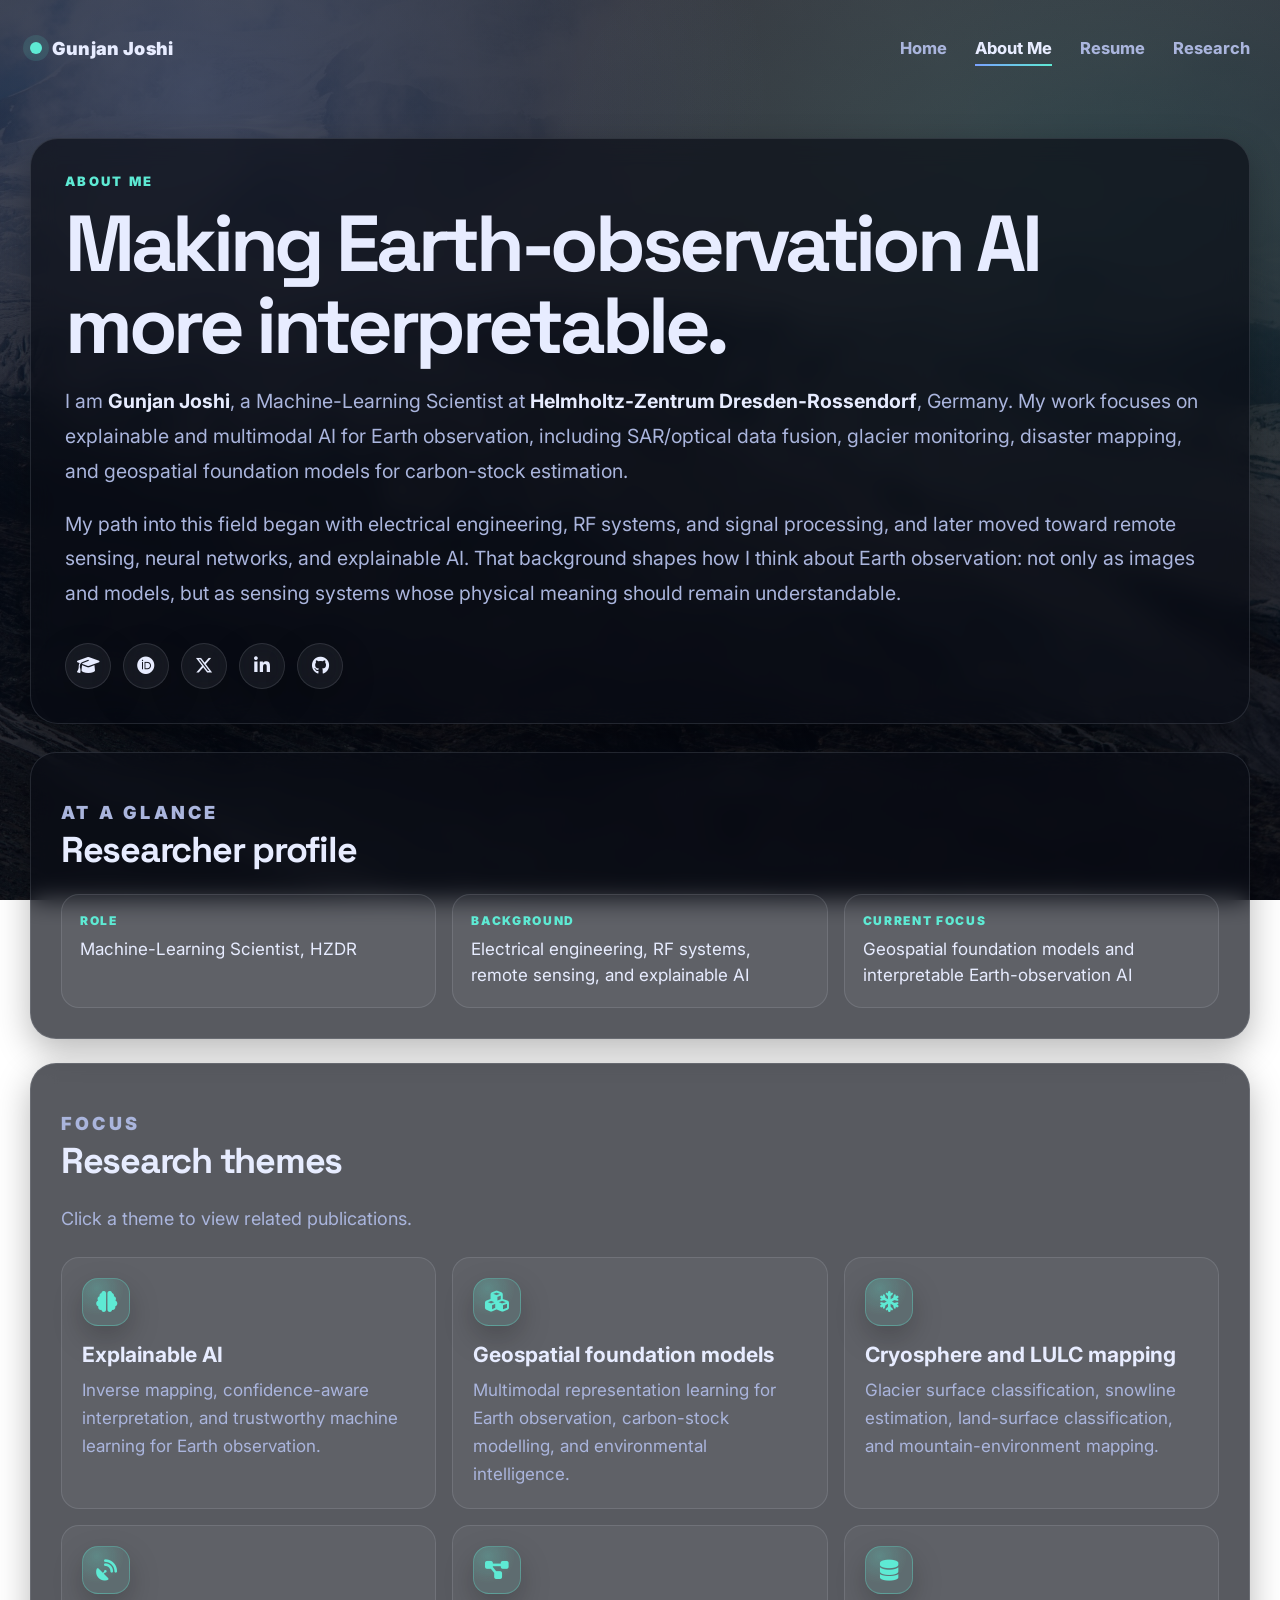
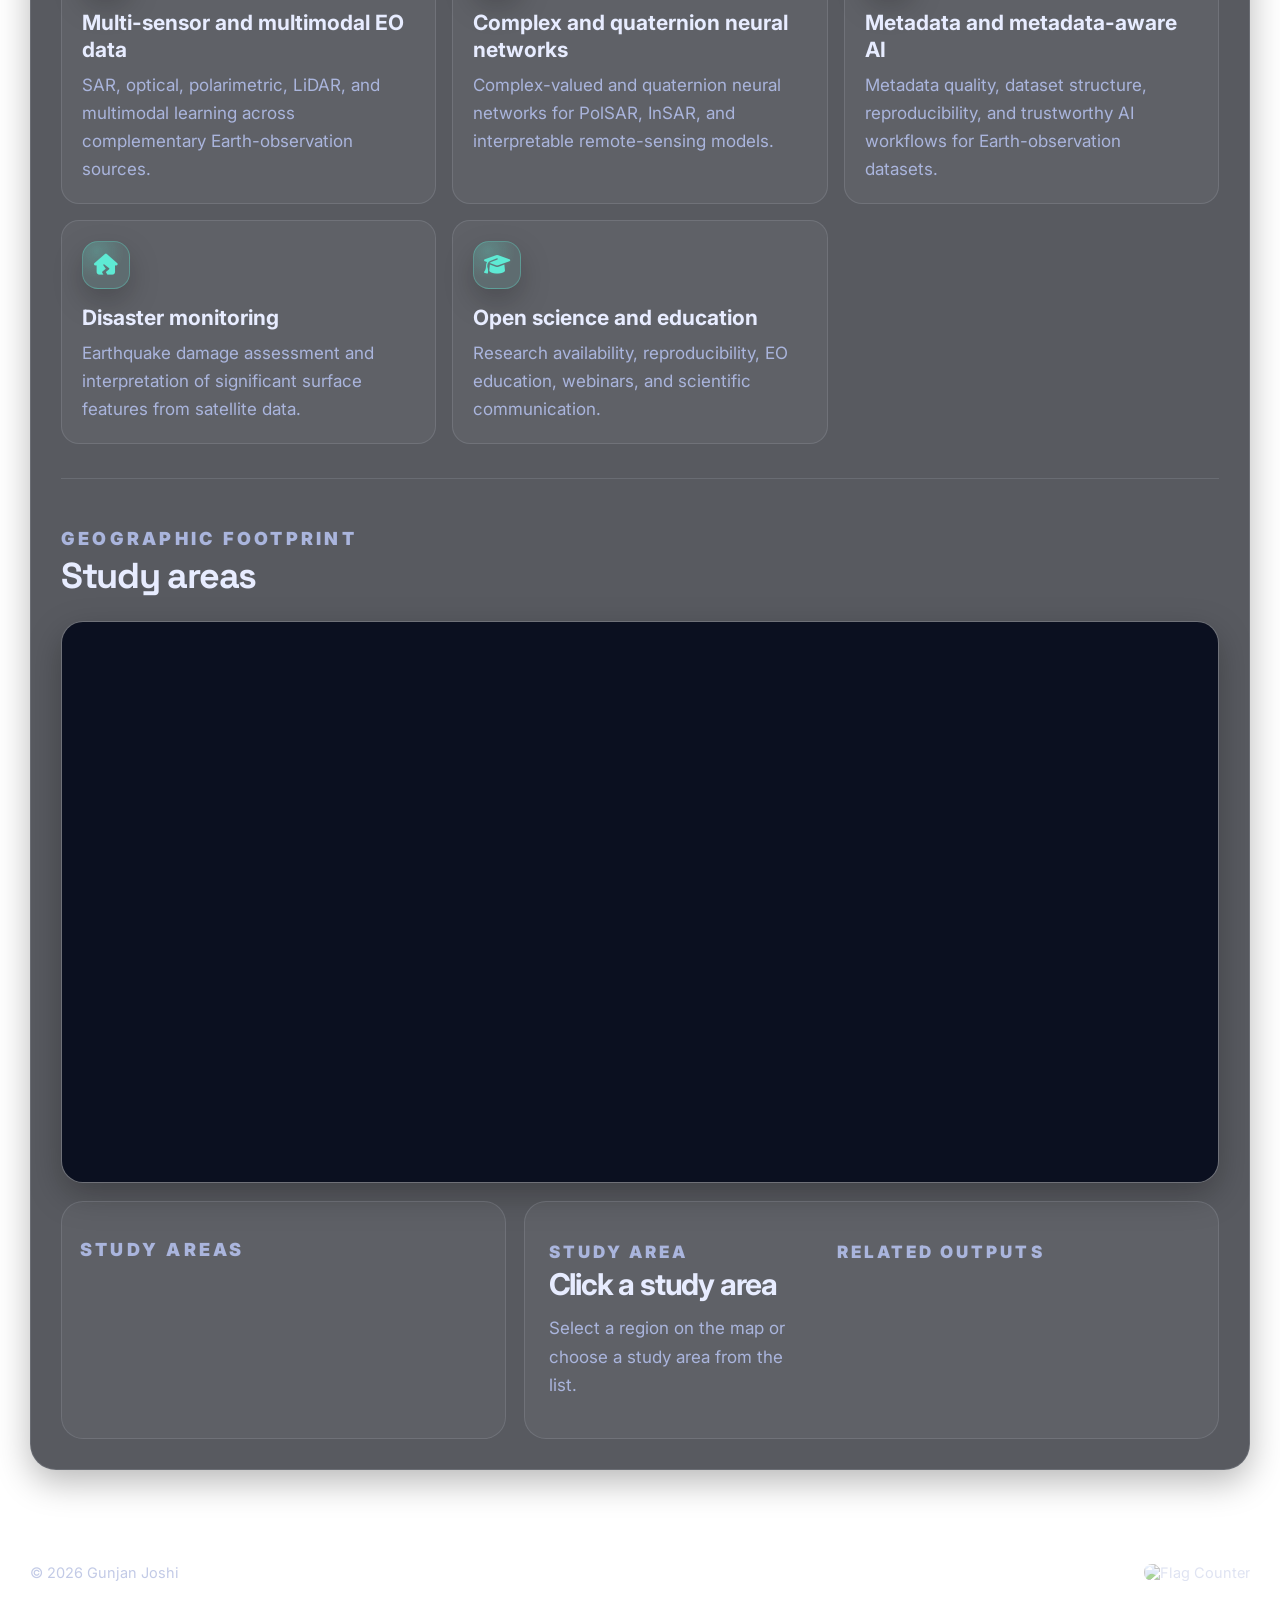
==== commit 803a696d: "Update about.html" ====
--- a/about.html
+++ b/about.html
@@ -355,8 +355,7 @@
         </div>
 
         <p class="footprint-lead">
-          Selected study regions linked to my publications and research outputs.
-        </p>
+        
 
         <div class="footprint-map-full">
           <div class="map-wrap">
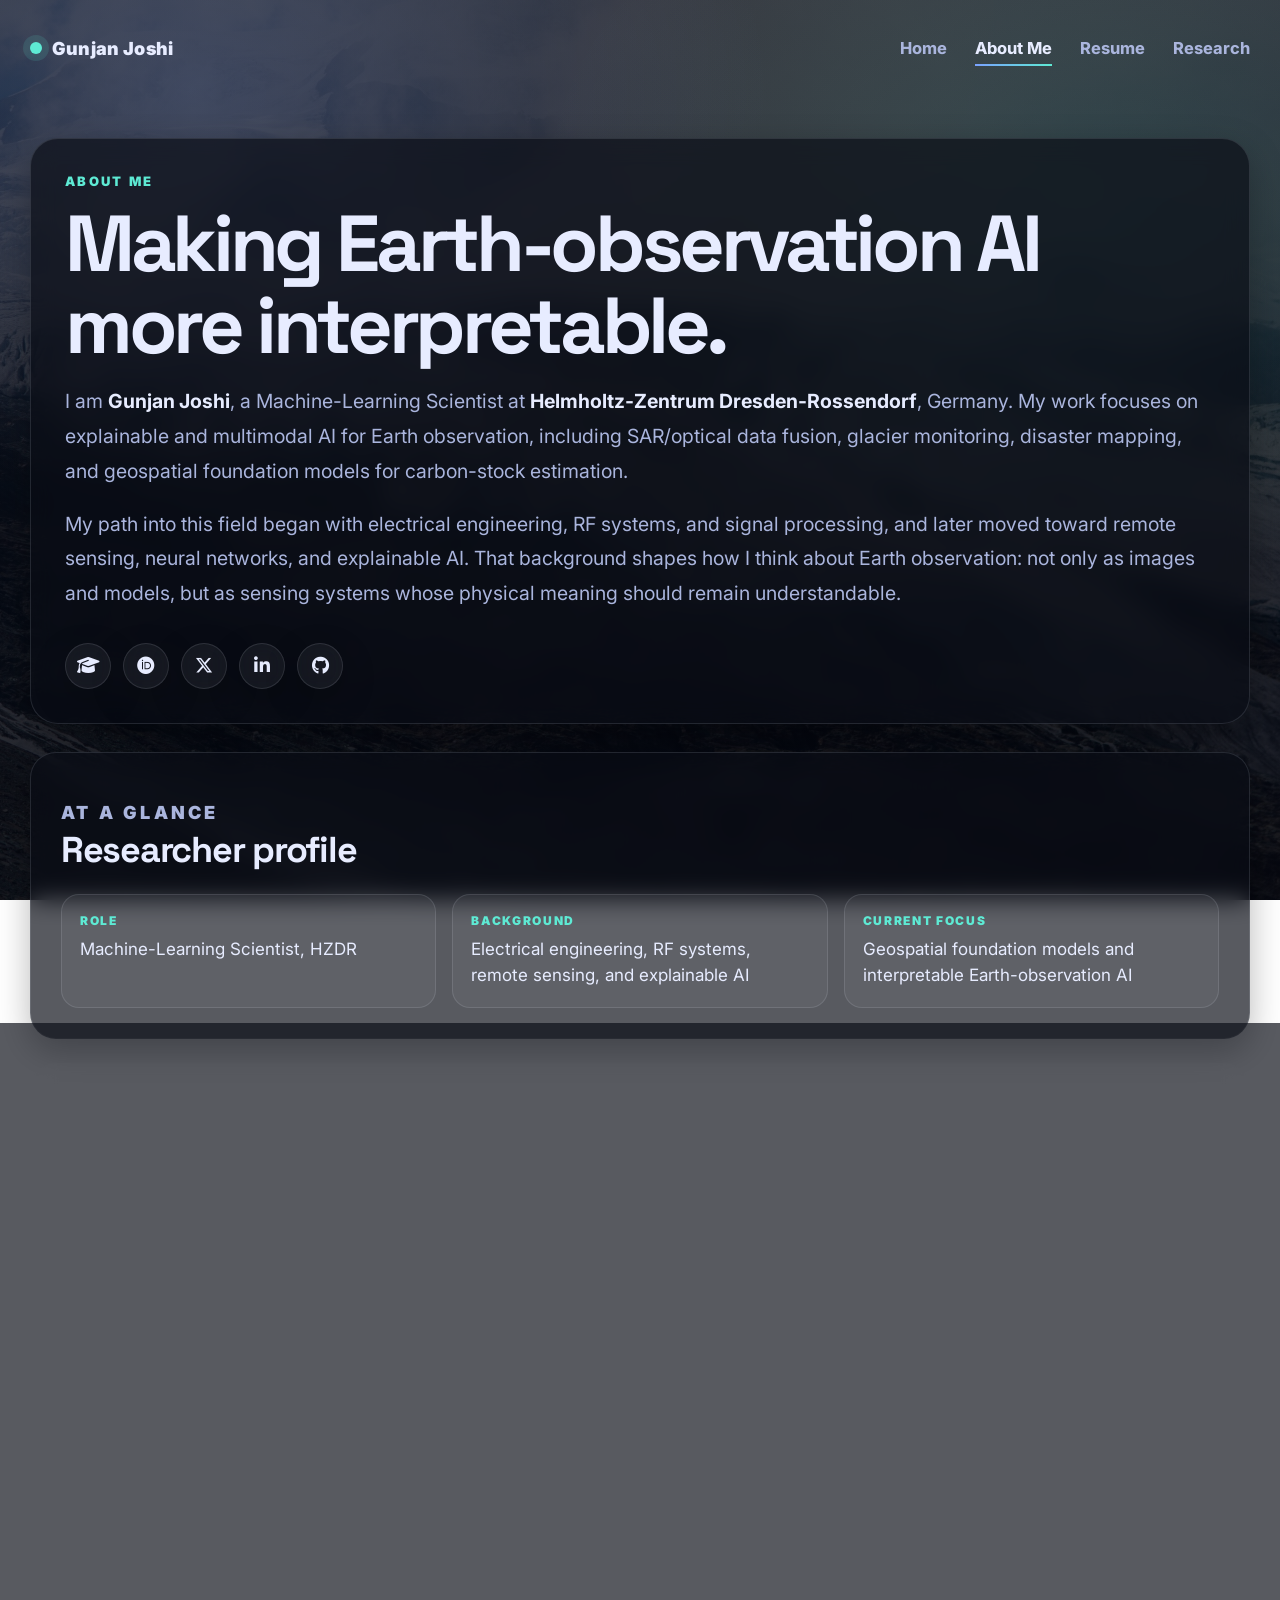
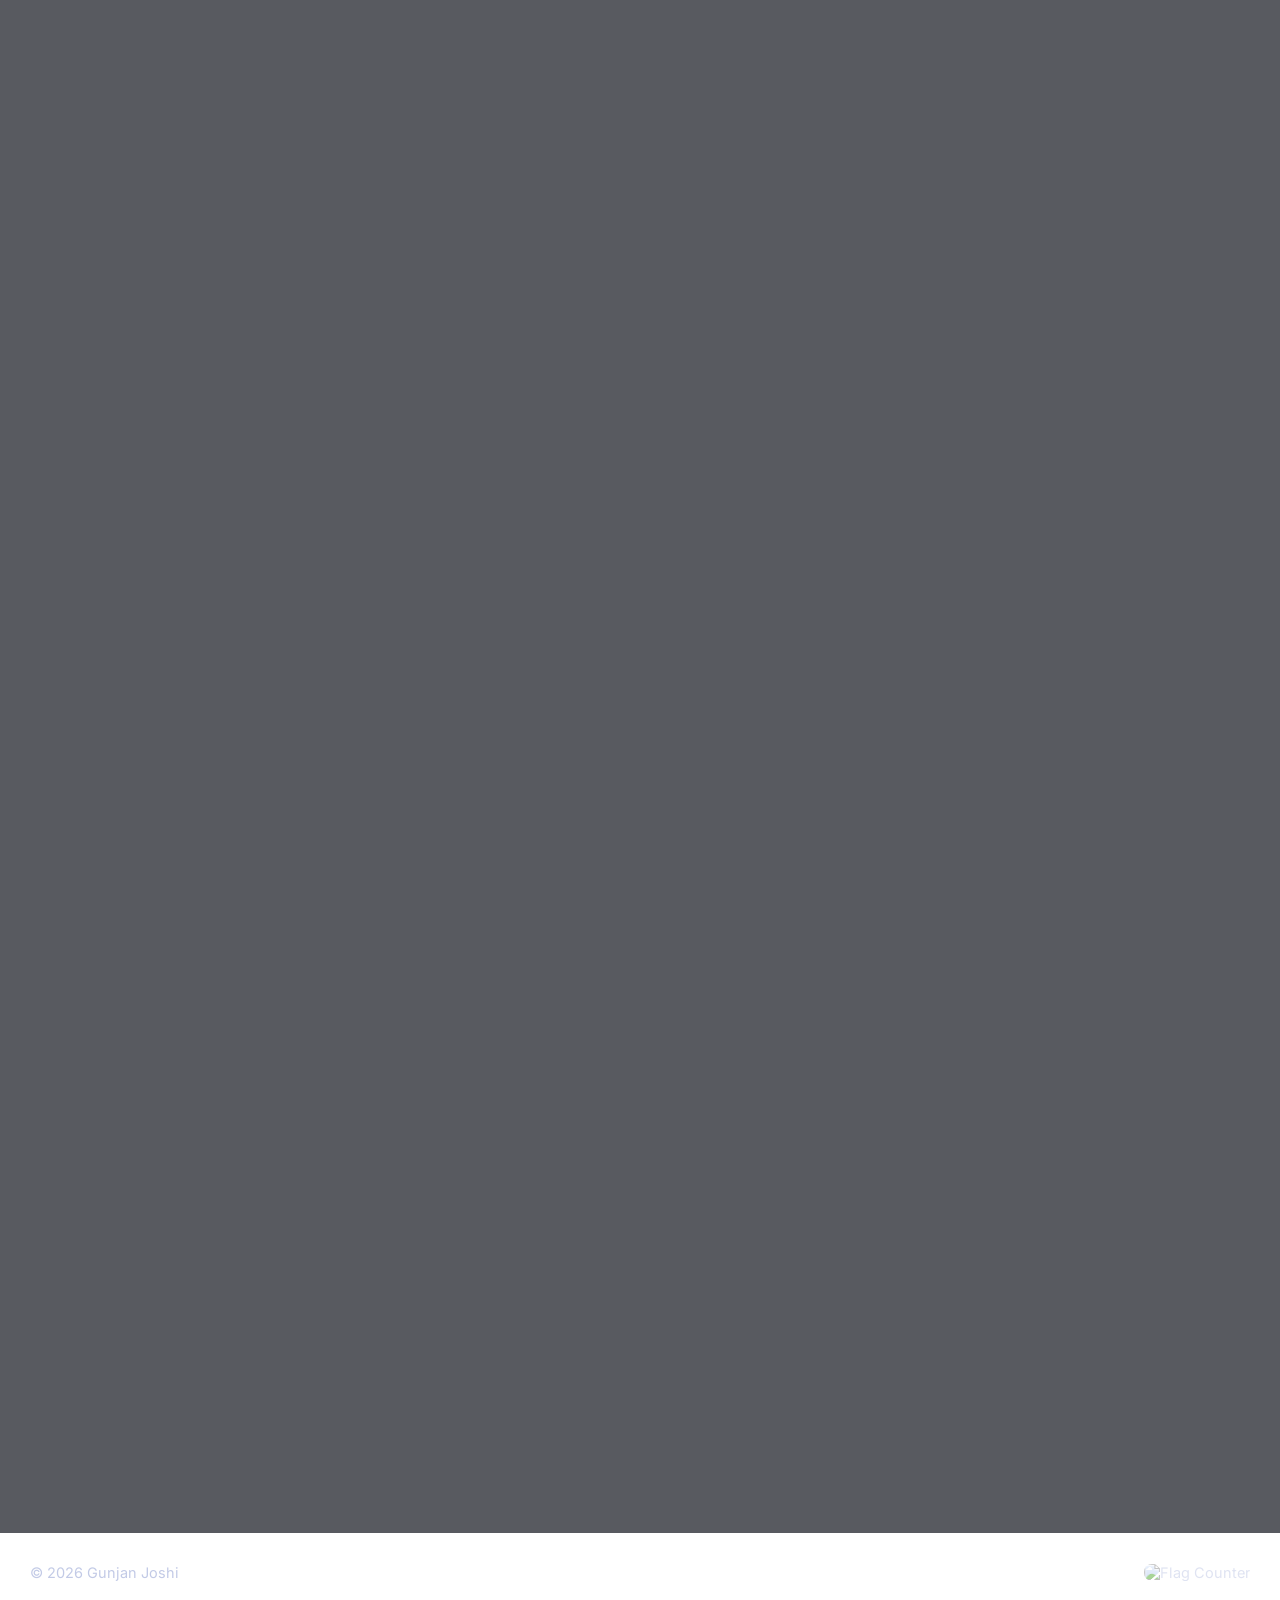
==== commit 54596334: "Update about.html" ====
--- a/about.html
+++ b/about.html
@@ -432,7 +432,8 @@
         description: "Glacier and land-surface classification work using inverse mapping and explainable neural-network analysis.",
         links: [
           { label: "JSTARS 2023 · Automated normalized indices for land-surface classification", url: "https://doi.org/10.1109/JSTARS.2023.3308049" },
-          { label: "IGARSS 2023 · Normalized indices for glacier surface classification", url: "https://doi.org/10.1109/IGARSS52108.2023.10281784" }
+          { label: "IGARSS 2023 · Normalized indices for glacier surface classification", url: "https://doi.org/10.1109/IGARSS52108.2023.10281784" },
+          { label: "APSAR 2023 · ALOS-2/PALSAR-2 and Sentinel-1 fusion for glacier surface classification", url: "https://doi.org/10.1109/APSAR58496.2023.10388723"}
         ]
       },
       {
@@ -504,6 +505,7 @@
         description: "Large-scale multimodal foundation model research for above- and below-ground carbon-stock mapping and permafrost soil carbon-stock estimation.",
         links: [
           { label: "IGARSS 2025 · 3D-ABC foundation model", url: "https://doi.org/10.1109/IGARSS55030.2025.11242519" },
+          {label: "EGU 2025 · Towards a foundation model for global terrestrial 3D carbon stock mapping", url: "https://scholar.google.com/scholar?q=Towards%20a%20Foundation%20Model%20for%20Global%20Terrestrial%203D%20Above%20and%20Below%20Ground%20Carbon%20Stock%20Mapping%203D-ABC" },
           { label: "ESA-NASA FM Workshop 2025 · 3D-ABC permafrost carbon", url: "https://www.3d-abc.ai/files/Hashemi_et_al_3D-ABC_Permafrost_Carbon_ESA_NASA_FM_Workshop.pdf" }
         ]
       }
